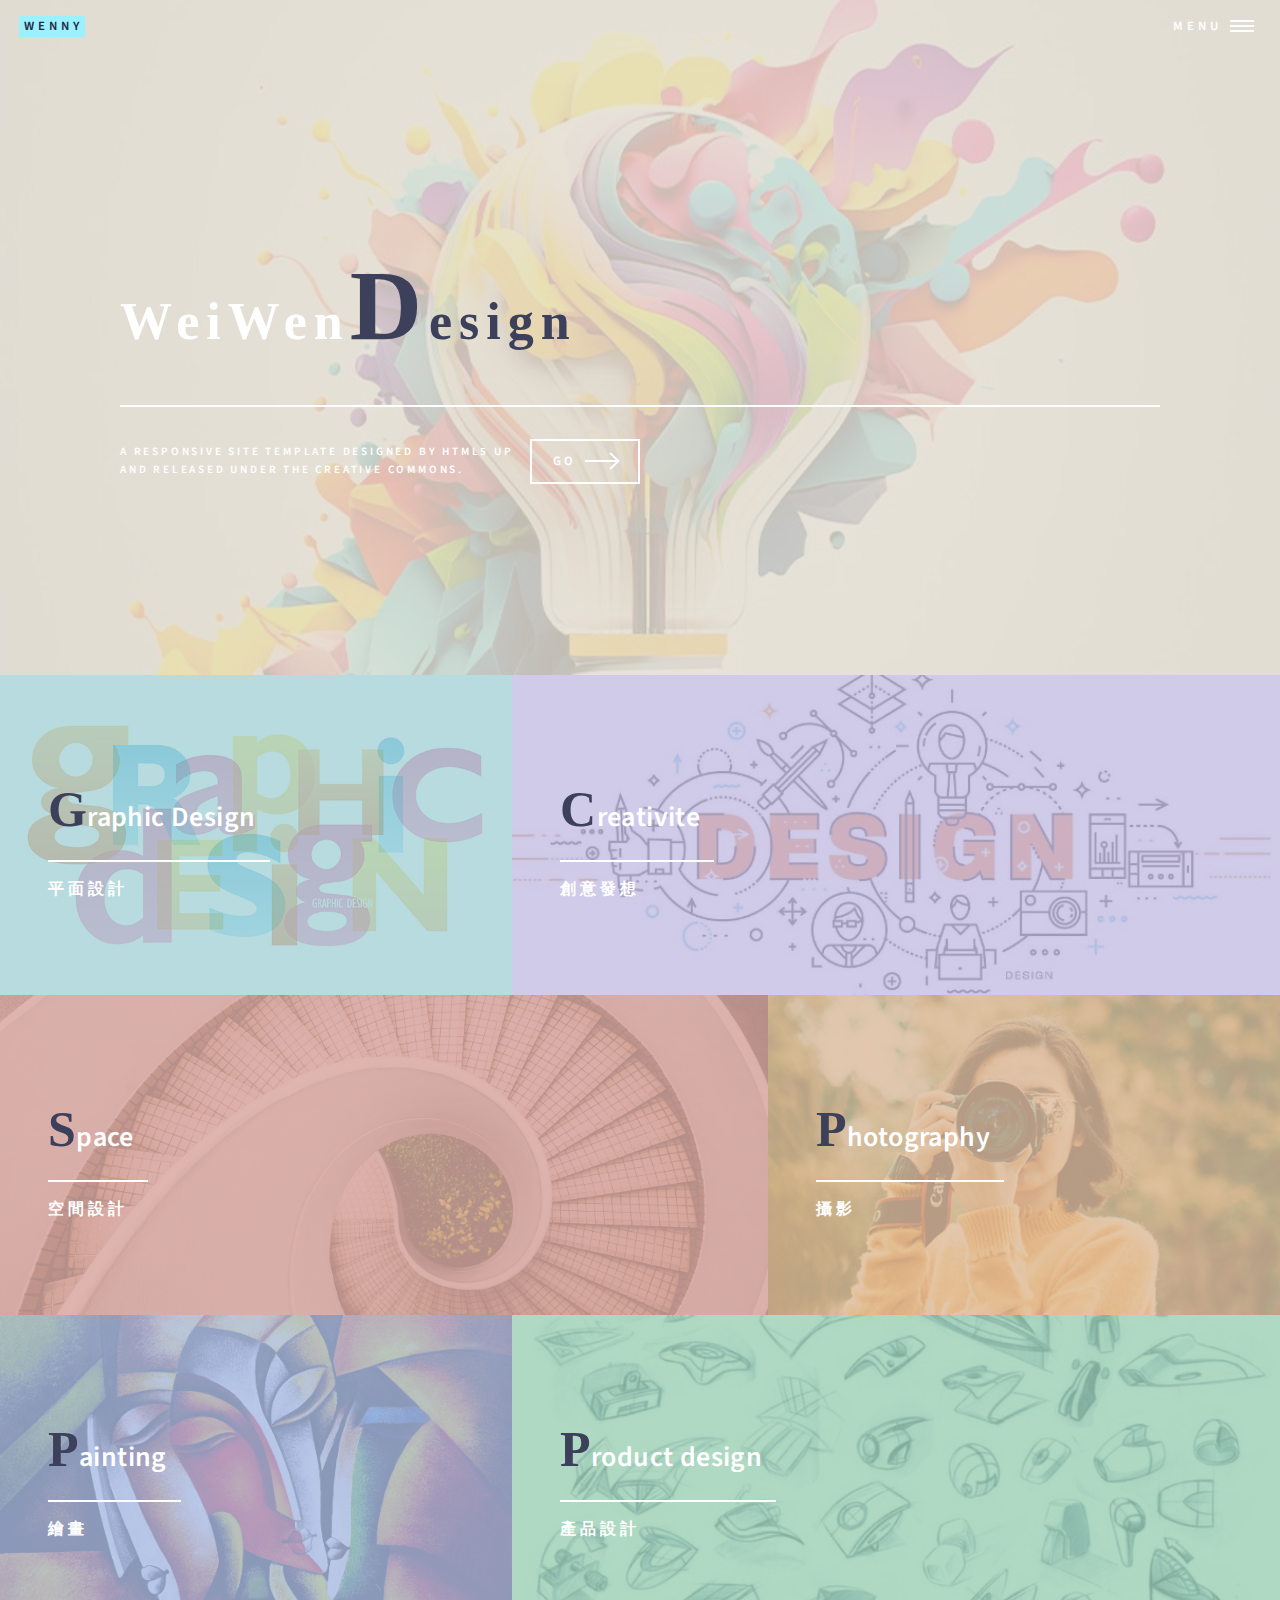
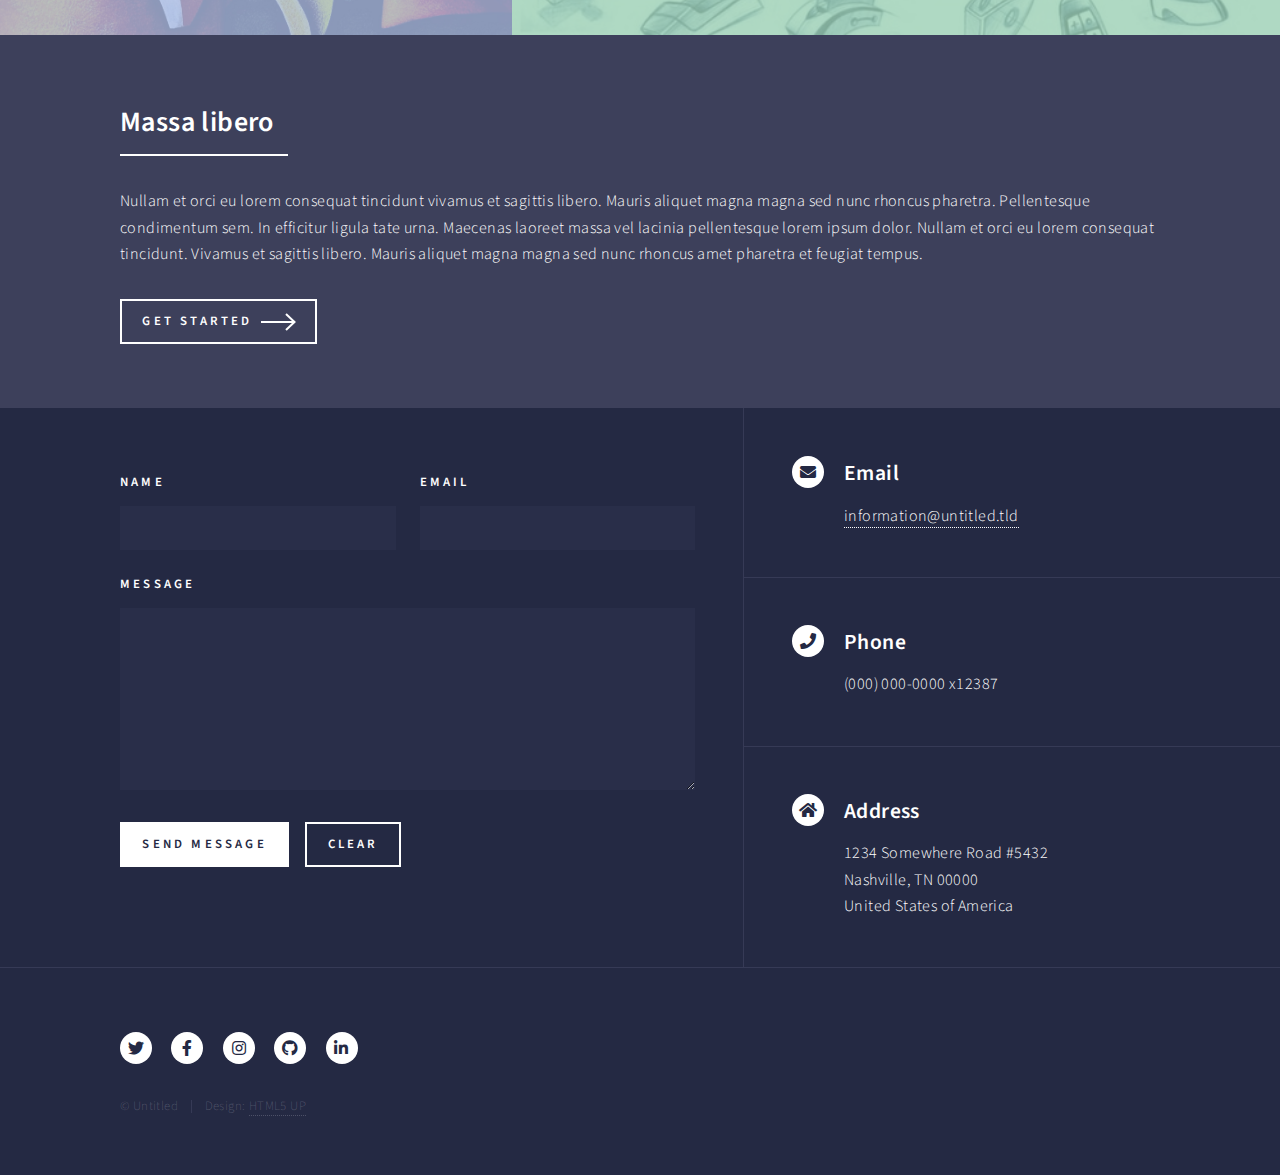
==== index.html @ c104e961 "6/18" ====
<!DOCTYPE HTML>

<html>
	<head>
		<title>Weiwen</title>
		<meta charset="utf-8" />
		<meta name="viewport" content="width=device-width, initial-scale=1, user-scalable=no" />
		<link rel="stylesheet" href="assets/css/main.css" />
		<noscript><link rel="stylesheet" href="assets/css/noscript.css" /></noscript>
	</head>
	<body class="is-preload">

		<!-- Wrapper -->
			<div id="wrapper">

				<!-- Header -->
					<header id="header" class="alt">
						<a href="index.html" class="logo"><strong>wenny</strong></a>
						<nav>
							<a href="#menu">Menu</a>
						</nav>
					</header>

				<!-- Menu -->
					<nav id="menu">
						<ul class="links">
							<li><a href="index.html">Home</a></li>
							<li><a href="landing.html">Landing</a></li>
							<li><a href="generic.html">Generic</a></li>
							<li><a href="elements.html">Elements</a></li>
						</ul>
						<ul class="actions stacked">
							<li><a href="#" class="button primary fit">Get Started</a></li>
							<li><a href="#" class="button fit">Log In</a></li>
						</ul>
					</nav>

				<!-- Banner -->
					<section id="banner" class="major">
						<div class="inner">
							<header class="major">
								<h1 style="font-family: Broadway;letter-spacing: 7px;">WeiWen<span style="font-size: 100px;color: #3D405B;">D</span><span style="color: #3D405B;">esign</span> </h1>
							</header>
							<div class="content">
								<p>A responsive site template designed by HTML5 UP<br />
								and released under the Creative Commons.</p>
								<ul class="actions">
									<li><a href="#one" class="button next scrolly">GO</a></li>
								</ul>
							</div>
						</div>
					</section>

				<!-- Main -->
					<div id="main">

						<!-- One -->
							<section id="one" class="tiles">
								<article>
									<span class="image">
										<img src="images/Graphic.jpg" alt="" />
									</span>
									<header class="major">
										<h3><a href="landing.html" class="link"><span style="font-family: Broadway;font-size: 50px;color: #3D405B;">G</span>raphic Design</a></h3>
										<p style="font-size: 16px">平面設計</p>
									</header>
								</article>
								<article>
									<span class="image">
										<img src="images/graphic-design.jpg" alt="" />
									</span>
									<header class="major">
										<h3><a href="landing.html" class="link"><span style="font-family: Broadway;font-size: 50px;color: #3D405B;">C</span>reativite</a></h3>
										<p style="font-size: 16px">創意發想</p>
									</header>
								</article>
								<article>
									<span class="image">
										<img src="images/space.jpg" alt="" />
									</span>
									<header class="major">
										<h3><a href="landing.html" class="link"><span style="font-family: Broadway;font-size: 50px;color: #3D405B;">S</span>pace</a></h3>
										<p style="font-size: 16px">空間設計</p>
									</header>
								</article>
								<article>
									<span class="image">
										<img src="images/photo.jpg" alt="" />
									</span>
									<header class="major">
										<h3><a href="landing.html" class="link"><span style="font-family: Broadway;font-size: 50px;color: #3D405B;">P</span>hotography</a></h3>
										<p style="font-size: 16px">攝影</p>
									</header>
								</article>
								<article>
									<span class="image">
										<img src="images/New.jpeg" alt="" />
									</span>
									<header class="major">
										<h3><a href="landing.html" class="link"><span style="font-family: Broadway;font-size: 50px;color: #3D405B;">P</span>ainting</a></h3>
										<p style="font-size: 16px">繪畫</p>
									</header>
								</article>
								<article>
									<span class="image">
										<img src="images/sketch.jpg" alt="" />
									</span>
									<header class="major">
										<h3><a href="landing.html" class="link"><span style="font-family: Broadway;font-size: 50px;color: #3D405B;">P</span>roduct design</a></h3>
										<p style="font-size: 16px">產品設計</p>
									</header>
								</article>
							</section>

						<!-- Two -->
							<section id="two">
								<div class="inner">
									<header class="major">
										<h2>Massa libero</h2>
									</header>
									<p>Nullam et orci eu lorem consequat tincidunt vivamus et sagittis libero. Mauris aliquet magna magna sed nunc rhoncus pharetra. Pellentesque condimentum sem. In efficitur ligula tate urna. Maecenas laoreet massa vel lacinia pellentesque lorem ipsum dolor. Nullam et orci eu lorem consequat tincidunt. Vivamus et sagittis libero. Mauris aliquet magna magna sed nunc rhoncus amet pharetra et feugiat tempus.</p>
									<ul class="actions">
										<li><a href="landing.html" class="button next">Get Started</a></li>
									</ul>
								</div>
							</section>

					</div>

				<!-- Contact -->
					<section id="contact">
						<div class="inner">
							<section>
								<form method="post" action="#">
									<div class="fields">
										<div class="field half">
											<label for="name">Name</label>
											<input type="text" name="name" id="name" />
										</div>
										<div class="field half">
											<label for="email">Email</label>
											<input type="text" name="email" id="email" />
										</div>
										<div class="field">
											<label for="message">Message</label>
											<textarea name="message" id="message" rows="6"></textarea>
										</div>
									</div>
									<ul class="actions">
										<li><input type="submit" value="Send Message" class="primary" /></li>
										<li><input type="reset" value="Clear" /></li>
									</ul>
								</form>
							</section>
							<section class="split">
								<section>
									<div class="contact-method">
										<span class="icon solid alt fa-envelope"></span>
										<h3>Email</h3>
										<a href="#">information@untitled.tld</a>
									</div>
								</section>
								<section>
									<div class="contact-method">
										<span class="icon solid alt fa-phone"></span>
										<h3>Phone</h3>
										<span>(000) 000-0000 x12387</span>
									</div>
								</section>
								<section>
									<div class="contact-method">
										<span class="icon solid alt fa-home"></span>
										<h3>Address</h3>
										<span>1234 Somewhere Road #5432<br />
										Nashville, TN 00000<br />
										United States of America</span>
									</div>
								</section>
							</section>
						</div>
					</section>

				<!-- Footer -->
					<footer id="footer">
						<div class="inner">
							<ul class="icons">
								<li><a href="#" class="icon brands alt fa-twitter"><span class="label">Twitter</span></a></li>
								<li><a href="#" class="icon brands alt fa-facebook-f"><span class="label">Facebook</span></a></li>
								<li><a href="#" class="icon brands alt fa-instagram"><span class="label">Instagram</span></a></li>
								<li><a href="#" class="icon brands alt fa-github"><span class="label">GitHub</span></a></li>
								<li><a href="#" class="icon brands alt fa-linkedin-in"><span class="label">LinkedIn</span></a></li>
							</ul>
							<ul class="copyright">
								<li>&copy; Untitled</li><li>Design: <a href="https://html5up.net">HTML5 UP</a></li>
							</ul>
						</div>
					</footer>

			</div>

		<!-- Scripts -->
			<script src="assets/js/jquery.min.js"></script>
			<script src="assets/js/jquery.scrolly.min.js"></script>
			<script src="assets/js/jquery.scrollex.min.js"></script>
			<script src="assets/js/browser.min.js"></script>
			<script src="assets/js/breakpoints.min.js"></script>
			<script src="assets/js/util.js"></script>
			<script src="assets/js/main.js"></script>

	</body>
</html>
---- assets/css/main.css ----
@import url(fontawesome-all.min.css);
@import url("https://fonts.googleapis.com/css?family=Source+Sans+Pro:300,300italic,600,600italic");

/*
	Forty by HTML5 UP
	html5up.net | @ajlkn
	Free for personal and commercial use under the CCA 3.0 license (html5up.net/license)
*/

html, body, div, span, applet, object,
iframe, h1, h2, h3, h4, h5, h6, p, blockquote,
pre, a, abbr, acronym, address, big, cite,
code, del, dfn, em, img, ins, kbd, q, s, samp,
small, strike, strong, sub, sup, tt, var, b,
u, i, center, dl, dt, dd, ol, ul, li, fieldset,
form, label, legend, table, caption, tbody,
tfoot, thead, tr, th, td, article, aside,
canvas, details, embed, figure, figcaption,
footer, header, hgroup, menu, nav, output, ruby,
section, summary, time, mark, audio, video {
	margin: 0;
	padding: 0;
	border: 0;
	font-size: 100%;
	font: inherit;
	vertical-align: baseline;}

article, aside, details, figcaption, figure,
footer, header, hgroup, menu, nav, section {
	display: block;}

body {
	line-height: 1;
}

ol, ul {
	list-style: none;
}

blockquote, q {
	quotes: none;
}

	blockquote:before, blockquote:after, q:before, q:after {
		content: '';
		content: none;
	}

table {
	border-collapse: collapse;
	border-spacing: 0;
}

body {
	-webkit-text-size-adjust: none;
}

mark {
	background-color: transparent;
	color: inherit;
}

input::-moz-focus-inner {
	border: 0;
	padding: 0;
}

input, select, textarea {
	-moz-appearance: none;
	-webkit-appearance: none;
	-ms-appearance: none;
	appearance: none;
}

/* Basic */

	@-ms-viewport {
		width: device-width;
	}

	body {
		-ms-overflow-style: scrollbar;
	}

	@media screen and (max-width: 480px) {

		html, body {
			min-width: 320px;
		}

	}

	html {
		box-sizing: border-box;
	}

	*, *:before, *:after {
		box-sizing: inherit;
	}

	body {
		background: #242943;
	}

		body.is-preload *, body.is-preload *:before, body.is-preload *:after {
			-moz-animation: none !important;
			-webkit-animation: none !important;
			-ms-animation: none !important;
			animation: none !important;
			-moz-transition: none !important;
			-webkit-transition: none !important;
			-ms-transition: none !important;
			transition: none !important;
		}

/* Type */

	body, input, select, textarea {
		color: #ffffff;
		font-family: "Source Sans Pro", Helvetica, sans-serif;
		font-size: 17pt;
		font-weight: 300;
		letter-spacing: 0.025em;
		line-height: 1.65;
	}

		@media screen and (max-width: 1680px) {

			body, input, select, textarea {
				font-size: 14pt;
			}

		}

		@media screen and (max-width: 1280px) {

			body, input, select, textarea {
				font-size: 12pt;
			}

		}

		@media screen and (max-width: 360px) {

			body, input, select, textarea {
				font-size: 11pt;
			}

		}

	a {
		-moz-transition: color 0.2s ease-in-out, border-bottom-color 0.2s ease-in-out;
		-webkit-transition: color 0.2s ease-in-out, border-bottom-color 0.2s ease-in-out;
		-ms-transition: color 0.2s ease-in-out, border-bottom-color 0.2s ease-in-out;
		transition: color 0.2s ease-in-out, border-bottom-color 0.2s ease-in-out;
		border-bottom: dotted 1px;
		color: inherit;
		text-decoration: none;
	}

		a:hover {
			border-bottom-color: transparent;
			color: #9bf1ff !important;
		}

		a:active {
			color: #53e3fb !important;
		}

	strong, b {
		color: #ffffff;
		font-weight: 600;
	}

	em, i {
		font-style: italic;
	}

	p {
		margin: 0 0 2em 0;
	}

	h1, h2, h3, h4, h5, h6 {
		color: #ffffff;
		font-weight: 600;
		line-height: 1.65;
		margin: 0 0 1em 0;
	}

		h1 a, h2 a, h3 a, h4 a, h5 a, h6 a {
			color: inherit;
			border-bottom: 0;
		}

	h1 {
		font-size: 2.5em;
	}

	h2 {
		font-size: 1.75em;
	}

	h3 {
		font-size: 1.35em;
	}

	h4 {
		font-size: 1.1em;
	}

	h5 {
		font-size: 0.9em;
	}

	h6 {
		font-size: 0.7em;
	}

	@media screen and (max-width: 736px) {

		h1 {
			font-size: 2em;
		}

		h2 {
			font-size: 1.5em;
		}

		h3 {
			font-size: 1.25em;
		}

	}

	sub {
		font-size: 0.8em;
		position: relative;
		top: 0.5em;
	}

	sup {
		font-size: 0.8em;
		position: relative;
		top: -0.5em;
	}

	blockquote {
		border-left: solid 4px rgba(212, 212, 255, 0.1);
		font-style: italic;
		margin: 0 0 2em 0;
		padding: 0.5em 0 0.5em 2em;
	}

	code {
		background: rgba(212, 212, 255, 0.035);
		font-family: "Courier New", monospace;
		font-size: 0.9em;
		margin: 0 0.25em;
		padding: 0.25em 0.65em;
	}

	pre {
		-webkit-overflow-scrolling: touch;
		font-family: "Courier New", monospace;
		font-size: 0.9em;
		margin: 0 0 2em 0;
	}

		pre code {
			display: block;
			line-height: 1.75;
			padding: 1em 1.5em;
			overflow-x: auto;
		}

	hr {
		border: 0;
		border-bottom: solid 1px rgba(212, 212, 255, 0.1);
		margin: 2em 0;
	}

		hr.major {
			margin: 3em 0;
		}

	.align-left {
		text-align: left;
	}

	.align-center {
		text-align: center;
	}

	.align-right {
		text-align: right;
	}

/* Row */

	.row {
		display: flex;
		flex-wrap: wrap;
		box-sizing: border-box;
		align-items: stretch;
	}

		.row > * {
			box-sizing: border-box;
		}

		.row.gtr-uniform > * > :last-child {
			margin-bottom: 0;
		}

		.row.aln-left {
			justify-content: flex-start;
		}

		.row.aln-center {
			justify-content: center;
		}

		.row.aln-right {
			justify-content: flex-end;
		}

		.row.aln-top {
			align-items: flex-start;
		}

		.row.aln-middle {
			align-items: center;
		}

		.row.aln-bottom {
			align-items: flex-end;
		}

		.row > .imp {
			order: -1;
		}

		.row > .col-1 {
			width: 8.33333%;
		}

		.row > .off-1 {
			margin-left: 8.33333%;
		}

		.row > .col-2 {
			width: 16.66667%;
		}

		.row > .off-2 {
			margin-left: 16.66667%;
		}

		.row > .col-3 {
			width: 25%;
		}

		.row > .off-3 {
			margin-left: 25%;
		}

		.row > .col-4 {
			width: 33.33333%;
		}

		.row > .off-4 {
			margin-left: 33.33333%;
		}

		.row > .col-5 {
			width: 41.66667%;
		}

		.row > .off-5 {
			margin-left: 41.66667%;
		}

		.row > .col-6 {
			width: 50%;
		}

		.row > .off-6 {
			margin-left: 50%;
		}

		.row > .col-7 {
			width: 58.33333%;
		}

		.row > .off-7 {
			margin-left: 58.33333%;
		}

		.row > .col-8 {
			width: 66.66667%;
		}

		.row > .off-8 {
			margin-left: 66.66667%;
		}

		.row > .col-9 {
			width: 75%;
		}

		.row > .off-9 {
			margin-left: 75%;
		}

		.row > .col-10 {
			width: 83.33333%;
		}

		.row > .off-10 {
			margin-left: 83.33333%;
		}

		.row > .col-11 {
			width: 91.66667%;
		}

		.row > .off-11 {
			margin-left: 91.66667%;
		}

		.row > .col-12 {
			width: 100%;
		}

		.row > .off-12 {
			margin-left: 100%;
		}

		.row.gtr-0 {
			margin-top: 0;
			margin-left: 0em;
		}

			.row.gtr-0 > * {
				padding: 0 0 0 0em;
			}

			.row.gtr-0.gtr-uniform {
				margin-top: 0em;
			}

				.row.gtr-0.gtr-uniform > * {
					padding-top: 0em;
				}

		.row.gtr-25 {
			margin-top: 0;
			margin-left: -0.5em;
		}

			.row.gtr-25 > * {
				padding: 0 0 0 0.5em;
			}

			.row.gtr-25.gtr-uniform {
				margin-top: -0.5em;
			}

				.row.gtr-25.gtr-uniform > * {
					padding-top: 0.5em;
				}

		.row.gtr-50 {
			margin-top: 0;
			margin-left: -1em;
		}

			.row.gtr-50 > * {
				padding: 0 0 0 1em;
			}

			.row.gtr-50.gtr-uniform {
				margin-top: -1em;
			}

				.row.gtr-50.gtr-uniform > * {
					padding-top: 1em;
				}

		.row {
			margin-top: 0;
			margin-left: -2em;
		}

			.row > * {
				padding: 0 0 0 2em;
			}

			.row.gtr-uniform {
				margin-top: -2em;
			}

				.row.gtr-uniform > * {
					padding-top: 2em;
				}

		.row.gtr-150 {
			margin-top: 0;
			margin-left: -3em;
		}

			.row.gtr-150 > * {
				padding: 0 0 0 3em;
			}

			.row.gtr-150.gtr-uniform {
				margin-top: -3em;
			}

				.row.gtr-150.gtr-uniform > * {
					padding-top: 3em;
				}

		.row.gtr-200 {
			margin-top: 0;
			margin-left: -4em;
		}

			.row.gtr-200 > * {
				padding: 0 0 0 4em;
			}

			.row.gtr-200.gtr-uniform {
				margin-top: -4em;
			}

				.row.gtr-200.gtr-uniform > * {
					padding-top: 4em;
				}

		@media screen and (max-width: 1680px) {

			.row {
				display: flex;
				flex-wrap: wrap;
				box-sizing: border-box;
				align-items: stretch;
			}

				.row > * {
					box-sizing: border-box;
				}

				.row.gtr-uniform > * > :last-child {
					margin-bottom: 0;
				}

				.row.aln-left {
					justify-content: flex-start;
				}

				.row.aln-center {
					justify-content: center;
				}

				.row.aln-right {
					justify-content: flex-end;
				}

				.row.aln-top {
					align-items: flex-start;
				}

				.row.aln-middle {
					align-items: center;
				}

				.row.aln-bottom {
					align-items: flex-end;
				}

				.row > .imp-xlarge {
					order: -1;
				}

				.row > .col-1-xlarge {
					width: 8.33333%;
				}

				.row > .off-1-xlarge {
					margin-left: 8.33333%;
				}

				.row > .col-2-xlarge {
					width: 16.66667%;
				}

				.row > .off-2-xlarge {
					margin-left: 16.66667%;
				}

				.row > .col-3-xlarge {
					width: 25%;
				}

				.row > .off-3-xlarge {
					margin-left: 25%;
				}

				.row > .col-4-xlarge {
					width: 33.33333%;
				}

				.row > .off-4-xlarge {
					margin-left: 33.33333%;
				}

				.row > .col-5-xlarge {
					width: 41.66667%;
				}

				.row > .off-5-xlarge {
					margin-left: 41.66667%;
				}

				.row > .col-6-xlarge {
					width: 50%;
				}

				.row > .off-6-xlarge {
					margin-left: 50%;
				}

				.row > .col-7-xlarge {
					width: 58.33333%;
				}

				.row > .off-7-xlarge {
					margin-left: 58.33333%;
				}

				.row > .col-8-xlarge {
					width: 66.66667%;
				}

				.row > .off-8-xlarge {
					margin-left: 66.66667%;
				}

				.row > .col-9-xlarge {
					width: 75%;
				}

				.row > .off-9-xlarge {
					margin-left: 75%;
				}

				.row > .col-10-xlarge {
					width: 83.33333%;
				}

				.row > .off-10-xlarge {
					margin-left: 83.33333%;
				}

				.row > .col-11-xlarge {
					width: 91.66667%;
				}

				.row > .off-11-xlarge {
					margin-left: 91.66667%;
				}

				.row > .col-12-xlarge {
					width: 100%;
				}

				.row > .off-12-xlarge {
					margin-left: 100%;
				}

				.row.gtr-0 {
					margin-top: 0;
					margin-left: 0em;
				}

					.row.gtr-0 > * {
						padding: 0 0 0 0em;
					}

					.row.gtr-0.gtr-uniform {
						margin-top: 0em;
					}

						.row.gtr-0.gtr-uniform > * {
							padding-top: 0em;
						}

				.row.gtr-25 {
					margin-top: 0;
					margin-left: -0.5em;
				}

					.row.gtr-25 > * {
						padding: 0 0 0 0.5em;
					}

					.row.gtr-25.gtr-uniform {
						margin-top: -0.5em;
					}

						.row.gtr-25.gtr-uniform > * {
							padding-top: 0.5em;
						}

				.row.gtr-50 {
					margin-top: 0;
					margin-left: -1em;
				}

					.row.gtr-50 > * {
						padding: 0 0 0 1em;
					}

					.row.gtr-50.gtr-uniform {
						margin-top: -1em;
					}

						.row.gtr-50.gtr-uniform > * {
							padding-top: 1em;
						}

				.row {
					margin-top: 0;
					margin-left: -2em;
				}

					.row > * {
						padding: 0 0 0 2em;
					}

					.row.gtr-uniform {
						margin-top: -2em;
					}

						.row.gtr-uniform > * {
							padding-top: 2em;
						}

				.row.gtr-150 {
					margin-top: 0;
					margin-left: -3em;
				}

					.row.gtr-150 > * {
						padding: 0 0 0 3em;
					}

					.row.gtr-150.gtr-uniform {
						margin-top: -3em;
					}

						.row.gtr-150.gtr-uniform > * {
							padding-top: 3em;
						}

				.row.gtr-200 {
					margin-top: 0;
					margin-left: -4em;
				}

					.row.gtr-200 > * {
						padding: 0 0 0 4em;
					}

					.row.gtr-200.gtr-uniform {
						margin-top: -4em;
					}

						.row.gtr-200.gtr-uniform > * {
							padding-top: 4em;
						}

		}

		@media screen and (max-width: 1280px) {

			.row {
				display: flex;
				flex-wrap: wrap;
				box-sizing: border-box;
				align-items: stretch;
			}

				.row > * {
					box-sizing: border-box;
				}

				.row.gtr-uniform > * > :last-child {
					margin-bottom: 0;
				}

				.row.aln-left {
					justify-content: flex-start;
				}

				.row.aln-center {
					justify-content: center;
				}

				.row.aln-right {
					justify-content: flex-end;
				}

				.row.aln-top {
					align-items: flex-start;
				}

				.row.aln-middle {
					align-items: center;
				}

				.row.aln-bottom {
					align-items: flex-end;
				}

				.row > .imp-large {
					order: -1;
				}

				.row > .col-1-large {
					width: 8.33333%;
				}

				.row > .off-1-large {
					margin-left: 8.33333%;
				}

				.row > .col-2-large {
					width: 16.66667%;
				}

				.row > .off-2-large {
					margin-left: 16.66667%;
				}

				.row > .col-3-large {
					width: 25%;
				}

				.row > .off-3-large {
					margin-left: 25%;
				}

				.row > .col-4-large {
					width: 33.33333%;
				}

				.row > .off-4-large {
					margin-left: 33.33333%;
				}

				.row > .col-5-large {
					width: 41.66667%;
				}

				.row > .off-5-large {
					margin-left: 41.66667%;
				}

				.row > .col-6-large {
					width: 50%;
				}

				.row > .off-6-large {
					margin-left: 50%;
				}

				.row > .col-7-large {
					width: 58.33333%;
				}

				.row > .off-7-large {
					margin-left: 58.33333%;
				}

				.row > .col-8-large {
					width: 66.66667%;
				}

				.row > .off-8-large {
					margin-left: 66.66667%;
				}

				.row > .col-9-large {
					width: 75%;
				}

				.row > .off-9-large {
					margin-left: 75%;
				}

				.row > .col-10-large {
					width: 83.33333%;
				}

				.row > .off-10-large {
					margin-left: 83.33333%;
				}

				.row > .col-11-large {
					width: 91.66667%;
				}

				.row > .off-11-large {
					margin-left: 91.66667%;
				}

				.row > .col-12-large {
					width: 100%;
				}

				.row > .off-12-large {
					margin-left: 100%;
				}

				.row.gtr-0 {
					margin-top: 0;
					margin-left: 0em;
				}

					.row.gtr-0 > * {
						padding: 0 0 0 0em;
					}

					.row.gtr-0.gtr-uniform {
						margin-top: 0em;
					}

						.row.gtr-0.gtr-uniform > * {
							padding-top: 0em;
						}

				.row.gtr-25 {
					margin-top: 0;
					margin-left: -0.375em;
				}

					.row.gtr-25 > * {
						padding: 0 0 0 0.375em;
					}

					.row.gtr-25.gtr-uniform {
						margin-top: -0.375em;
					}

						.row.gtr-25.gtr-uniform > * {
							padding-top: 0.375em;
						}

				.row.gtr-50 {
					margin-top: 0;
					margin-left: -0.75em;
				}

					.row.gtr-50 > * {
						padding: 0 0 0 0.75em;
					}

					.row.gtr-50.gtr-uniform {
						margin-top: -0.75em;
					}

						.row.gtr-50.gtr-uniform > * {
							padding-top: 0.75em;
						}

				.row {
					margin-top: 0;
					margin-left: -1.5em;
				}

					.row > * {
						padding: 0 0 0 1.5em;
					}

					.row.gtr-uniform {
						margin-top: -1.5em;
					}

						.row.gtr-uniform > * {
							padding-top: 1.5em;
						}

				.row.gtr-150 {
					margin-top: 0;
					margin-left: -2.25em;
				}

					.row.gtr-150 > * {
						padding: 0 0 0 2.25em;
					}

					.row.gtr-150.gtr-uniform {
						margin-top: -2.25em;
					}

						.row.gtr-150.gtr-uniform > * {
							padding-top: 2.25em;
						}

				.row.gtr-200 {
					margin-top: 0;
					margin-left: -3em;
				}

					.row.gtr-200 > * {
						padding: 0 0 0 3em;
					}

					.row.gtr-200.gtr-uniform {
						margin-top: -3em;
					}

						.row.gtr-200.gtr-uniform > * {
							padding-top: 3em;
						}

		}

		@media screen and (max-width: 980px) {

			.row {
				display: flex;
				flex-wrap: wrap;
				box-sizing: border-box;
				align-items: stretch;
			}

				.row > * {
					box-sizing: border-box;
				}

				.row.gtr-uniform > * > :last-child {
					margin-bottom: 0;
				}

				.row.aln-left {
					justify-content: flex-start;
				}

				.row.aln-center {
					justify-content: center;
				}

				.row.aln-right {
					justify-content: flex-end;
				}

				.row.aln-top {
					align-items: flex-start;
				}

				.row.aln-middle {
					align-items: center;
				}

				.row.aln-bottom {
					align-items: flex-end;
				}

				.row > .imp-medium {
					order: -1;
				}

				.row > .col-1-medium {
					width: 8.33333%;
				}

				.row > .off-1-medium {
					margin-left: 8.33333%;
				}

				.row > .col-2-medium {
					width: 16.66667%;
				}

				.row > .off-2-medium {
					margin-left: 16.66667%;
				}

				.row > .col-3-medium {
					width: 25%;
				}

				.row > .off-3-medium {
					margin-left: 25%;
				}

				.row > .col-4-medium {
					width: 33.33333%;
				}

				.row > .off-4-medium {
					margin-left: 33.33333%;
				}

				.row > .col-5-medium {
					width: 41.66667%;
				}

				.row > .off-5-medium {
					margin-left: 41.66667%;
				}

				.row > .col-6-medium {
					width: 50%;
				}

				.row > .off-6-medium {
					margin-left: 50%;
				}

				.row > .col-7-medium {
					width: 58.33333%;
				}

				.row > .off-7-medium {
					margin-left: 58.33333%;
				}

				.row > .col-8-medium {
					width: 66.66667%;
				}

				.row > .off-8-medium {
					margin-left: 66.66667%;
				}

				.row > .col-9-medium {
					width: 75%;
				}

				.row > .off-9-medium {
					margin-left: 75%;
				}

				.row > .col-10-medium {
					width: 83.33333%;
				}

				.row > .off-10-medium {
					margin-left: 83.33333%;
				}

				.row > .col-11-medium {
					width: 91.66667%;
				}

				.row > .off-11-medium {
					margin-left: 91.66667%;
				}

				.row > .col-12-medium {
					width: 100%;
				}

				.row > .off-12-medium {
					margin-left: 100%;
				}

				.row.gtr-0 {
					margin-top: 0;
					margin-left: 0em;
				}

					.row.gtr-0 > * {
						padding: 0 0 0 0em;
					}

					.row.gtr-0.gtr-uniform {
						margin-top: 0em;
					}

						.row.gtr-0.gtr-uniform > * {
							padding-top: 0em;
						}

				.row.gtr-25 {
					margin-top: 0;
					margin-left: -0.375em;
				}

					.row.gtr-25 > * {
						padding: 0 0 0 0.375em;
					}

					.row.gtr-25.gtr-uniform {
						margin-top: -0.375em;
					}

						.row.gtr-25.gtr-uniform > * {
							padding-top: 0.375em;
						}

				.row.gtr-50 {
					margin-top: 0;
					margin-left: -0.75em;
				}

					.row.gtr-50 > * {
						padding: 0 0 0 0.75em;
					}

					.row.gtr-50.gtr-uniform {
						margin-top: -0.75em;
					}

						.row.gtr-50.gtr-uniform > * {
							padding-top: 0.75em;
						}

				.row {
					margin-top: 0;
					margin-left: -1.5em;
				}

					.row > * {
						padding: 0 0 0 1.5em;
					}

					.row.gtr-uniform {
						margin-top: -1.5em;
					}

						.row.gtr-uniform > * {
							padding-top: 1.5em;
						}

				.row.gtr-150 {
					margin-top: 0;
					margin-left: -2.25em;
				}

					.row.gtr-150 > * {
						padding: 0 0 0 2.25em;
					}

					.row.gtr-150.gtr-uniform {
						margin-top: -2.25em;
					}

						.row.gtr-150.gtr-uniform > * {
							padding-top: 2.25em;
						}

				.row.gtr-200 {
					margin-top: 0;
					margin-left: -3em;
				}

					.row.gtr-200 > * {
						padding: 0 0 0 3em;
					}

					.row.gtr-200.gtr-uniform {
						margin-top: -3em;
					}

						.row.gtr-200.gtr-uniform > * {
							padding-top: 3em;
						}

		}

		@media screen and (max-width: 736px) {

			.row {
				display: flex;
				flex-wrap: wrap;
				box-sizing: border-box;
				align-items: stretch;
			}

				.row > * {
					box-sizing: border-box;
				}

				.row.gtr-uniform > * > :last-child {
					margin-bottom: 0;
				}

				.row.aln-left {
					justify-content: flex-start;
				}

				.row.aln-center {
					justify-content: center;
				}

				.row.aln-right {
					justify-content: flex-end;
				}

				.row.aln-top {
					align-items: flex-start;
				}

				.row.aln-middle {
					align-items: center;
				}

				.row.aln-bottom {
					align-items: flex-end;
				}

				.row > .imp-small {
					order: -1;
				}

				.row > .col-1-small {
					width: 8.33333%;
				}

				.row > .off-1-small {
					margin-left: 8.33333%;
				}

				.row > .col-2-small {
					width: 16.66667%;
				}

				.row > .off-2-small {
					margin-left: 16.66667%;
				}

				.row > .col-3-small {
					width: 25%;
				}

				.row > .off-3-small {
					margin-left: 25%;
				}

				.row > .col-4-small {
					width: 33.33333%;
				}

				.row > .off-4-small {
					margin-left: 33.33333%;
				}

				.row > .col-5-small {
					width: 41.66667%;
				}

				.row > .off-5-small {
					margin-left: 41.66667%;
				}

				.row > .col-6-small {
					width: 50%;
				}

				.row > .off-6-small {
					margin-left: 50%;
				}

				.row > .col-7-small {
					width: 58.33333%;
				}

				.row > .off-7-small {
					margin-left: 58.33333%;
				}

				.row > .col-8-small {
					width: 66.66667%;
				}

				.row > .off-8-small {
					margin-left: 66.66667%;
				}

				.row > .col-9-small {
					width: 75%;
				}

				.row > .off-9-small {
					margin-left: 75%;
				}

				.row > .col-10-small {
					width: 83.33333%;
				}

				.row > .off-10-small {
					margin-left: 83.33333%;
				}

				.row > .col-11-small {
					width: 91.66667%;
				}

				.row > .off-11-small {
					margin-left: 91.66667%;
				}

				.row > .col-12-small {
					width: 100%;
				}

				.row > .off-12-small {
					margin-left: 100%;
				}

				.row.gtr-0 {
					margin-top: 0;
					margin-left: 0em;
				}

					.row.gtr-0 > * {
						padding: 0 0 0 0em;
					}

					.row.gtr-0.gtr-uniform {
						margin-top: 0em;
					}

						.row.gtr-0.gtr-uniform > * {
							padding-top: 0em;
						}

				.row.gtr-25 {
					margin-top: 0;
					margin-left: -0.3125em;
				}

					.row.gtr-25 > * {
						padding: 0 0 0 0.3125em;
					}

					.row.gtr-25.gtr-uniform {
						margin-top: -0.3125em;
					}

						.row.gtr-25.gtr-uniform > * {
							padding-top: 0.3125em;
						}

				.row.gtr-50 {
					margin-top: 0;
					margin-left: -0.625em;
				}

					.row.gtr-50 > * {
						padding: 0 0 0 0.625em;
					}

					.row.gtr-50.gtr-uniform {
						margin-top: -0.625em;
					}

						.row.gtr-50.gtr-uniform > * {
							padding-top: 0.625em;
						}

				.row {
					margin-top: 0;
					margin-left: -1.25em;
				}

					.row > * {
						padding: 0 0 0 1.25em;
					}

					.row.gtr-uniform {
						margin-top: -1.25em;
					}

						.row.gtr-uniform > * {
							padding-top: 1.25em;
						}

				.row.gtr-150 {
					margin-top: 0;
					margin-left: -1.875em;
				}

					.row.gtr-150 > * {
						padding: 0 0 0 1.875em;
					}

					.row.gtr-150.gtr-uniform {
						margin-top: -1.875em;
					}

						.row.gtr-150.gtr-uniform > * {
							padding-top: 1.875em;
						}

				.row.gtr-200 {
					margin-top: 0;
					margin-left: -2.5em;
				}

					.row.gtr-200 > * {
						padding: 0 0 0 2.5em;
					}

					.row.gtr-200.gtr-uniform {
						margin-top: -2.5em;
					}

						.row.gtr-200.gtr-uniform > * {
							padding-top: 2.5em;
						}

		}

		@media screen and (max-width: 480px) {

			.row {
				display: flex;
				flex-wrap: wrap;
				box-sizing: border-box;
				align-items: stretch;
			}

				.row > * {
					box-sizing: border-box;
				}

				.row.gtr-uniform > * > :last-child {
					margin-bottom: 0;
				}

				.row.aln-left {
					justify-content: flex-start;
				}

				.row.aln-center {
					justify-content: center;
				}

				.row.aln-right {
					justify-content: flex-end;
				}

				.row.aln-top {
					align-items: flex-start;
				}

				.row.aln-middle {
					align-items: center;
				}

				.row.aln-bottom {
					align-items: flex-end;
				}

				.row > .imp-xsmall {
					order: -1;
				}

				.row > .col-1-xsmall {
					width: 8.33333%;
				}

				.row > .off-1-xsmall {
					margin-left: 8.33333%;
				}

				.row > .col-2-xsmall {
					width: 16.66667%;
				}

				.row > .off-2-xsmall {
					margin-left: 16.66667%;
				}

				.row > .col-3-xsmall {
					width: 25%;
				}

				.row > .off-3-xsmall {
					margin-left: 25%;
				}

				.row > .col-4-xsmall {
					width: 33.33333%;
				}

				.row > .off-4-xsmall {
					margin-left: 33.33333%;
				}

				.row > .col-5-xsmall {
					width: 41.66667%;
				}

				.row > .off-5-xsmall {
					margin-left: 41.66667%;
				}

				.row > .col-6-xsmall {
					width: 50%;
				}

				.row > .off-6-xsmall {
					margin-left: 50%;
				}

				.row > .col-7-xsmall {
					width: 58.33333%;
				}

				.row > .off-7-xsmall {
					margin-left: 58.33333%;
				}

				.row > .col-8-xsmall {
					width: 66.66667%;
				}

				.row > .off-8-xsmall {
					margin-left: 66.66667%;
				}

				.row > .col-9-xsmall {
					width: 75%;
				}

				.row > .off-9-xsmall {
					margin-left: 75%;
				}

				.row > .col-10-xsmall {
					width: 83.33333%;
				}

				.row > .off-10-xsmall {
					margin-left: 83.33333%;
				}

				.row > .col-11-xsmall {
					width: 91.66667%;
				}

				.row > .off-11-xsmall {
					margin-left: 91.66667%;
				}

				.row > .col-12-xsmall {
					width: 100%;
				}

				.row > .off-12-xsmall {
					margin-left: 100%;
				}

				.row.gtr-0 {
					margin-top: 0;
					margin-left: 0em;
				}

					.row.gtr-0 > * {
						padding: 0 0 0 0em;
					}

					.row.gtr-0.gtr-uniform {
						margin-top: 0em;
					}

						.row.gtr-0.gtr-uniform > * {
							padding-top: 0em;
						}

				.row.gtr-25 {
					margin-top: 0;
					margin-left: -0.3125em;
				}

					.row.gtr-25 > * {
						padding: 0 0 0 0.3125em;
					}

					.row.gtr-25.gtr-uniform {
						margin-top: -0.3125em;
					}

						.row.gtr-25.gtr-uniform > * {
							padding-top: 0.3125em;
						}

				.row.gtr-50 {
					margin-top: 0;
					margin-left: -0.625em;
				}

					.row.gtr-50 > * {
						padding: 0 0 0 0.625em;
					}

					.row.gtr-50.gtr-uniform {
						margin-top: -0.625em;
					}

						.row.gtr-50.gtr-uniform > * {
							padding-top: 0.625em;
						}

				.row {
					margin-top: 0;
					margin-left: -1.25em;
				}

					.row > * {
						padding: 0 0 0 1.25em;
					}

					.row.gtr-uniform {
						margin-top: -1.25em;
					}

						.row.gtr-uniform > * {
							padding-top: 1.25em;
						}

				.row.gtr-150 {
					margin-top: 0;
					margin-left: -1.875em;
				}

					.row.gtr-150 > * {
						padding: 0 0 0 1.875em;
					}

					.row.gtr-150.gtr-uniform {
						margin-top: -1.875em;
					}

						.row.gtr-150.gtr-uniform > * {
							padding-top: 1.875em;
						}

				.row.gtr-200 {
					margin-top: 0;
					margin-left: -2.5em;
				}

					.row.gtr-200 > * {
						padding: 0 0 0 2.5em;
					}

					.row.gtr-200.gtr-uniform {
						margin-top: -2.5em;
					}

						.row.gtr-200.gtr-uniform > * {
							padding-top: 2.5em;
						}

		}

/* Section/Article */

	section.special, article.special {
		text-align: center;
	}

	header.major {
		width: -moz-max-content;
		width: -webkit-max-content;
		width: -ms-max-content;
		width: max-content;
		margin-bottom: 2em;
	}

		header.major > :first-child {
			margin-bottom: 0;
			width: calc(100% + 0.5em);
		}

			header.major > :first-child:after {
				content: '';
				background-color: #ffffff;
				display: block;
				height: 2px;
				margin: 0.325em 0 0.5em 0;
				width: 100%;
			}

		header.major > p {
			font-size: 0.7em;
			font-weight: 600;
			letter-spacing: 0.25em;
			margin-bottom: 0;
			text-transform: uppercase;
		}

		body.is-ie header.major > :first-child:after {
			max-width: 9em;
		}

		body.is-ie header.major > h1:after {
			max-width: 100% !important;
		}

	@media screen and (max-width: 736px) {

		header.major > p br {
			display: none;
		}

	}

/* Form */

	form {
		margin: 0 0 2em 0;
	}

		form > :last-child {
			margin-bottom: 0;
		}

		form > .fields {
			display: -moz-flex;
			display: -webkit-flex;
			display: -ms-flex;
			display: flex;
			-moz-flex-wrap: wrap;
			-webkit-flex-wrap: wrap;
			-ms-flex-wrap: wrap;
			flex-wrap: wrap;
			width: calc(100% + 3em);
			margin: -1.5em 0 2em -1.5em;
		}

			form > .fields > .field {
				-moz-flex-grow: 0;
				-webkit-flex-grow: 0;
				-ms-flex-grow: 0;
				flex-grow: 0;
				-moz-flex-shrink: 0;
				-webkit-flex-shrink: 0;
				-ms-flex-shrink: 0;
				flex-shrink: 0;
				padding: 1.5em 0 0 1.5em;
				width: calc(100% - 1.5em);
			}

				form > .fields > .field.half {
					width: calc(50% - 0.75em);
				}

				form > .fields > .field.third {
					width: calc(100%/3 - 0.5em);
				}

				form > .fields > .field.quarter {
					width: calc(25% - 0.375em);
				}

		@media screen and (max-width: 480px) {

			form > .fields {
				width: calc(100% + 3em);
				margin: -1.5em 0 2em -1.5em;
			}

				form > .fields > .field {
					padding: 1.5em 0 0 1.5em;
					width: calc(100% - 1.5em);
				}

					form > .fields > .field.half {
						width: calc(100% - 1.5em);
					}

					form > .fields > .field.third {
						width: calc(100% - 1.5em);
					}

					form > .fields > .field.quarter {
						width: calc(100% - 1.5em);
					}

		}

	label {
		color: #ffffff;
		display: block;
		font-size: 0.8em;
		font-weight: 600;
		letter-spacing: 0.25em;
		margin: 0 0 1em 0;
		text-transform: uppercase;
	}

	input[type="text"],
	input[type="password"],
	input[type="email"],
	input[type="tel"],
	input[type="search"],
	input[type="url"],
	select,
	textarea {
		-moz-appearance: none;
		-webkit-appearance: none;
		-ms-appearance: none;
		appearance: none;
		background: rgba(212, 212, 255, 0.035);
		border: none;
		border-radius: 0;
		color: inherit;
		display: block;
		outline: 0;
		padding: 0 1em;
		text-decoration: none;
		width: 100%;
	}

		input[type="text"]:invalid,
		input[type="password"]:invalid,
		input[type="email"]:invalid,
		input[type="tel"]:invalid,
		input[type="search"]:invalid,
		input[type="url"]:invalid,
		select:invalid,
		textarea:invalid {
			box-shadow: none;
		}

		input[type="text"]:focus,
		input[type="password"]:focus,
		input[type="email"]:focus,
		input[type="tel"]:focus,
		input[type="search"]:focus,
		input[type="url"]:focus,
		select:focus,
		textarea:focus {
			border-color: #9bf1ff;
			box-shadow: 0 0 0 2px #9bf1ff;
		}

	select {
		background-image: url("data:image/svg+xml;charset=utf8,%3Csvg xmlns='http://www.w3.org/2000/svg' width='40' height='40' preserveAspectRatio='none' viewBox='0 0 40 40'%3E%3Cpath d='M9.4,12.3l10.4,10.4l10.4-10.4c0.2-0.2,0.5-0.4,0.9-0.4c0.3,0,0.6,0.1,0.9,0.4l3.3,3.3c0.2,0.2,0.4,0.5,0.4,0.9 c0,0.4-0.1,0.6-0.4,0.9L20.7,31.9c-0.2,0.2-0.5,0.4-0.9,0.4c-0.3,0-0.6-0.1-0.9-0.4L4.3,17.3c-0.2-0.2-0.4-0.5-0.4-0.9 c0-0.4,0.1-0.6,0.4-0.9l3.3-3.3c0.2-0.2,0.5-0.4,0.9-0.4S9.1,12.1,9.4,12.3z' fill='rgba(212, 212, 255, 0.1)' /%3E%3C/svg%3E");
		background-size: 1.25rem;
		background-repeat: no-repeat;
		background-position: calc(100% - 1rem) center;
		height: 2.75em;
		padding-right: 2.75em;
		text-overflow: ellipsis;
	}

		select option {
			color: #ffffff;
			background: #242943;
		}

		select:focus::-ms-value {
			background-color: transparent;
		}

		select::-ms-expand {
			display: none;
		}

	input[type="text"],
	input[type="password"],
	input[type="email"],
	input[type="tel"],
	input[type="search"],
	input[type="url"],
	select {
		height: 2.75em;
	}

	textarea {
		padding: 0.75em 1em;
	}

	input[type="checkbox"],
	input[type="radio"] {
		-moz-appearance: none;
		-webkit-appearance: none;
		-ms-appearance: none;
		appearance: none;
		display: block;
		float: left;
		margin-right: -2em;
		opacity: 0;
		width: 1em;
		z-index: -1;
	}

		input[type="checkbox"] + label,
		input[type="radio"] + label {
			text-decoration: none;
			color: #ffffff;
			cursor: pointer;
			display: inline-block;
			font-weight: 300;
			padding-left: 2.65em;
			padding-right: 0.75em;
			position: relative;
		}

			input[type="checkbox"] + label:before,
			input[type="radio"] + label:before {
				-moz-osx-font-smoothing: grayscale;
				-webkit-font-smoothing: antialiased;
				display: inline-block;
				font-style: normal;
				font-variant: normal;
				text-rendering: auto;
				line-height: 1;
				text-transform: none !important;
				font-family: 'Font Awesome 5 Free';
				font-weight: 900;
			}

			input[type="checkbox"] + label:before,
			input[type="radio"] + label:before {
				background: rgba(212, 212, 255, 0.035);
				content: '';
				display: inline-block;
				font-size: 0.8em;
				height: 2.0625em;
				left: 0;
				letter-spacing: 0;
				line-height: 2.0625em;
				position: absolute;
				text-align: center;
				top: 0;
				width: 2.0625em;
			}

		input[type="checkbox"]:checked + label:before,
		input[type="radio"]:checked + label:before {
			background: #ffffff;
			border-color: #9bf1ff;
			content: '\f00c';
			color: #242943;
		}

		input[type="checkbox"]:focus + label:before,
		input[type="radio"]:focus + label:before {
			box-shadow: 0 0 0 2px #9bf1ff;
		}

	input[type="radio"] + label:before {
		border-radius: 100%;
	}

	::-webkit-input-placeholder {
		color: rgba(244, 244, 255, 0.2) !important;
		opacity: 1.0;
	}

	:-moz-placeholder {
		color: rgba(244, 244, 255, 0.2) !important;
		opacity: 1.0;
	}

	::-moz-placeholder {
		color: rgba(244, 244, 255, 0.2) !important;
		opacity: 1.0;
	}

	:-ms-input-placeholder {
		color: rgba(244, 244, 255, 0.2) !important;
		opacity: 1.0;
	}

/* Box */

	.box {
		border: solid 1px rgba(212, 212, 255, 0.1);
		margin-bottom: 2em;
		padding: 1.5em;
	}

		.box > :last-child,
		.box > :last-child > :last-child,
		.box > :last-child > :last-child > :last-child {
			margin-bottom: 0;
		}

		.box.alt {
			border: 0;
			border-radius: 0;
			padding: 0;
		}

/* Icon */

	.icon {
		text-decoration: none;
		border-bottom: none;
		position: relative;
	}

		.icon:before {
			-moz-osx-font-smoothing: grayscale;
			-webkit-font-smoothing: antialiased;
			display: inline-block;
			font-style: normal;
			font-variant: normal;
			text-rendering: auto;
			line-height: 1;
			text-transform: none !important;
			font-family: 'Font Awesome 5 Free';
			font-weight: 400;
		}

		.icon > .label {
			display: none;
		}

		.icon:before {
			line-height: inherit;
		}

		.icon.solid:before {
			font-weight: 900;
		}

		.icon.brands:before {
			font-family: 'Font Awesome 5 Brands';
		}

		.icon.alt:before {
			background-color: #ffffff;
			border-radius: 100%;
			color: #242943;
			display: inline-block;
			height: 2em;
			line-height: 2em;
			text-align: center;
			width: 2em;
		}

	a.icon.alt:before {
		-moz-transition: background-color 0.2s ease-in-out;
		-webkit-transition: background-color 0.2s ease-in-out;
		-ms-transition: background-color 0.2s ease-in-out;
		transition: background-color 0.2s ease-in-out;
	}

	a.icon.alt:hover:before {
		background-color: #6fc3df;
	}

	a.icon.alt:active:before {
		background-color: #37a6cb;
	}

/* Image */

	.image {
		border: 0;
		display: inline-block;
		position: relative;
	}

		.image img {
			display: block;
		}

		.image.left, .image.right {
			max-width: 30%;
		}

			.image.left img, .image.right img {
				width: 100%;
			}

		.image.left {
			float: left;
			margin: 0 1.5em 1.25em 0;
			top: 0.25em;
		}

		.image.right {
			float: right;
			margin: 0 0 1.25em 1.5em;
			top: 0.25em;
		}

		.image.fit {
			display: block;
			margin: 0 0 2em 0;
			width: 100%;
		}

			.image.fit img {
				width: 100%;
			}

		.image.main {
			display: block;
			margin: 2.5em 0;
			width: 100%;
		}

			.image.main img {
				width: 100%;
			}

			@media screen and (max-width: 736px) {

				.image.main {
					margin: 1.5em 0;
				}

			}

/* List */

	ol {
		list-style: decimal;
		margin: 0 0 2em 0;
		padding-left: 1.25em;
	}

		ol li {
			padding-left: 0.25em;
		}

	ul {
		list-style: disc;
		margin: 0 0 2em 0;
		padding-left: 1em;
	}

		ul li {
			padding-left: 0.5em;
		}

		ul.alt {
			list-style: none;
			padding-left: 0;
		}

			ul.alt li {
				border-top: solid 1px rgba(212, 212, 255, 0.1);
				padding: 0.5em 0;
			}

				ul.alt li:first-child {
					border-top: 0;
					padding-top: 0;
				}

	dl {
		margin: 0 0 2em 0;
	}

		dl dt {
			display: block;
			font-weight: 600;
			margin: 0 0 1em 0;
		}

		dl dd {
			margin-left: 2em;
		}

/* Actions */

	ul.actions {
		display: -moz-flex;
		display: -webkit-flex;
		display: -ms-flex;
		display: flex;
		cursor: default;
		list-style: none;
		margin-left: -1em;
		padding-left: 0;
	}

		ul.actions li {
			padding: 0 0 0 1em;
			vertical-align: middle;
		}

		ul.actions.special {
			-moz-justify-content: center;
			-webkit-justify-content: center;
			-ms-justify-content: center;
			justify-content: center;
			width: 100%;
			margin-left: 0;
		}

			ul.actions.special li:first-child {
				padding-left: 0;
			}

		ul.actions.stacked {
			-moz-flex-direction: column;
			-webkit-flex-direction: column;
			-ms-flex-direction: column;
			flex-direction: column;
			margin-left: 0;
		}

			ul.actions.stacked li {
				padding: 1.3em 0 0 0;
			}

				ul.actions.stacked li:first-child {
					padding-top: 0;
				}

		ul.actions.fit {
			width: calc(100% + 1em);
		}

			ul.actions.fit li {
				-moz-flex-grow: 1;
				-webkit-flex-grow: 1;
				-ms-flex-grow: 1;
				flex-grow: 1;
				-moz-flex-shrink: 1;
				-webkit-flex-shrink: 1;
				-ms-flex-shrink: 1;
				flex-shrink: 1;
				width: 100%;
			}

				ul.actions.fit li > * {
					width: 100%;
				}

			ul.actions.fit.stacked {
				width: 100%;
			}

/* Icons */

	ul.icons {
		cursor: default;
		list-style: none;
		padding-left: 0;
	}

		ul.icons li {
			display: inline-block;
			padding: 0 1em 0 0;
		}

			ul.icons li:last-child {
				padding-right: 0;
			}

		@media screen and (max-width: 736px) {

			ul.icons li {
				padding: 0 0.75em 0 0;
			}

		}

/* Pagination */

	ul.pagination {
		cursor: default;
		list-style: none;
		padding-left: 0;
	}

		ul.pagination li {
			display: inline-block;
			padding-left: 0;
			vertical-align: middle;
		}

			ul.pagination li > .page {
				-moz-transition: background-color 0.2s ease-in-out, color 0.2s ease-in-out;
				-webkit-transition: background-color 0.2s ease-in-out, color 0.2s ease-in-out;
				-ms-transition: background-color 0.2s ease-in-out, color 0.2s ease-in-out;
				transition: background-color 0.2s ease-in-out, color 0.2s ease-in-out;
				border-bottom: 0;
				display: inline-block;
				font-size: 0.8em;
				font-weight: 600;
				height: 1.5em;
				line-height: 1.5em;
				margin: 0 0.125em;
				min-width: 1.5em;
				padding: 0 0.5em;
				text-align: center;
			}

				ul.pagination li > .page.active {
					background-color: #ffffff;
					color: #242943;
				}

					ul.pagination li > .page.active:hover {
						background-color: #9bf1ff;
						color: #242943 !important;
					}

					ul.pagination li > .page.active:active {
						background-color: #53e3fb;
					}

			ul.pagination li:first-child {
				padding-right: 0.75em;
			}

			ul.pagination li:last-child {
				padding-left: 0.75em;
			}

		@media screen and (max-width: 480px) {

			ul.pagination li:nth-child(n+2):nth-last-child(n+2) {
				display: none;
			}

			ul.pagination li:first-child {
				padding-right: 0;
			}

		}

/* Table */

	.table-wrapper {
		-webkit-overflow-scrolling: touch;
		overflow-x: auto;
	}

	table {
		margin: 0 0 2em 0;
		width: 100%;
	}

		table tbody tr {
			border: solid 1px rgba(212, 212, 255, 0.1);
			border-left: 0;
			border-right: 0;
		}

			table tbody tr:nth-child(2n + 1) {
				background-color: rgba(212, 212, 255, 0.035);
			}

		table td {
			padding: 0.75em 0.75em;
		}

		table th {
			color: #ffffff;
			font-size: 0.9em;
			font-weight: 600;
			padding: 0 0.75em 0.75em 0.75em;
			text-align: left;
		}

		table thead {
			border-bottom: solid 2px rgba(212, 212, 255, 0.1);
		}

		table tfoot {
			border-top: solid 2px rgba(212, 212, 255, 0.1);
		}

		table.alt {
			border-collapse: separate;
		}

			table.alt tbody tr td {
				border: solid 1px rgba(212, 212, 255, 0.1);
				border-left-width: 0;
				border-top-width: 0;
			}

				table.alt tbody tr td:first-child {
					border-left-width: 1px;
				}

			table.alt tbody tr:first-child td {
				border-top-width: 1px;
			}

			table.alt thead {
				border-bottom: 0;
			}

			table.alt tfoot {
				border-top: 0;
			}

/* Button */

	input[type="submit"],
	input[type="reset"],
	input[type="button"],
	button,
	.button {
		-moz-appearance: none;
		-webkit-appearance: none;
		-ms-appearance: none;
		appearance: none;
		-moz-transition: background-color 0.2s ease-in-out, box-shadow 0.2s ease-in-out, color 0.2s ease-in-out;
		-webkit-transition: background-color 0.2s ease-in-out, box-shadow 0.2s ease-in-out, color 0.2s ease-in-out;
		-ms-transition: background-color 0.2s ease-in-out, box-shadow 0.2s ease-in-out, color 0.2s ease-in-out;
		transition: background-color 0.2s ease-in-out, box-shadow 0.2s ease-in-out, color 0.2s ease-in-out;
		background-color: transparent;
		border: 0;
		border-radius: 0;
		box-shadow: inset 0 0 0 2px #ffffff;
		color: #ffffff;
		cursor: pointer;
		display: inline-block;
		font-size: 0.8em;
		font-weight: 600;
		height: 3.5em;
		letter-spacing: 0.25em;
		line-height: 3.5em;
		padding: 0 1.75em;
		text-align: center;
		text-decoration: none;
		text-transform: uppercase;
		white-space: nowrap;
	}

		input[type="submit"]:hover, input[type="submit"]:active,
		input[type="reset"]:hover,
		input[type="reset"]:active,
		input[type="button"]:hover,
		input[type="button"]:active,
		button:hover,
		button:active,
		.button:hover,
		.button:active {
			box-shadow: inset 0 0 0 2px #ff9b9b;
			color: #9bf1ff;
		}

		input[type="submit"]:active,
		input[type="reset"]:active,
		input[type="button"]:active,
		button:active,
		.button:active {
			background-color: rgba(155, 241, 255, 0.1);
			box-shadow: inset 0 0 0 2px #53e3fb;
			color: #53e3fb;
		}

		input[type="submit"].icon:before,
		input[type="reset"].icon:before,
		input[type="button"].icon:before,
		button.icon:before,
		.button.icon:before {
			margin-right: 0.5em;
		}

		input[type="submit"].fit,
		input[type="reset"].fit,
		input[type="button"].fit,
		button.fit,
		.button.fit {
			width: 100%;
		}

		input[type="submit"].small,
		input[type="reset"].small,
		input[type="button"].small,
		button.small,
		.button.small {
			font-size: 0.6em;
		}

		input[type="submit"].large,
		input[type="reset"].large,
		input[type="button"].large,
		button.large,
		.button.large {
			font-size: 1.25em;
			height: 3em;
			line-height: 3em;
		}

		input[type="submit"].next,
		input[type="reset"].next,
		input[type="button"].next,
		button.next,
		.button.next {
			padding-right: 4.5em;
			position: relative;
		}

			input[type="submit"].next:before, input[type="submit"].next:after,
			input[type="reset"].next:before,
			input[type="reset"].next:after,
			input[type="button"].next:before,
			input[type="button"].next:after,
			button.next:before,
			button.next:after,
			.button.next:before,
			.button.next:after {
				-moz-transition: opacity 0.2s ease-in-out;
				-webkit-transition: opacity 0.2s ease-in-out;
				-ms-transition: opacity 0.2s ease-in-out;
				transition: opacity 0.2s ease-in-out;
				background-position: center right;
				background-repeat: no-repeat;
				background-size: 36px 24px;
				content: '';
				display: block;
				height: 100%;
				position: absolute;
				right: 1.5em;
				top: 0;
				vertical-align: middle;
				width: 36px;
			}

			input[type="submit"].next:before,
			input[type="reset"].next:before,
			input[type="button"].next:before,
			button.next:before,
			.button.next:before {
				background-image: url("data:image/svg+xml;charset=utf8,%3Csvg xmlns='http://www.w3.org/2000/svg' xmlns:xlink='http://www.w3.org/1999/xlink' width='36px' height='24px' viewBox='0 0 36 24' zoomAndPan='disable'%3E%3Cstyle%3Eline %7B stroke: %23ffffff%3B stroke-width: 2px%3B %7D%3C/style%3E%3Cline x1='0' y1='12' x2='34' y2='12' /%3E%3Cline x1='25' y1='4' x2='34' y2='12.5' /%3E%3Cline x1='25' y1='20' x2='34' y2='11.5' /%3E%3C/svg%3E");
			}

			input[type="submit"].next:after,
			input[type="reset"].next:after,
			input[type="button"].next:after,
			button.next:after,
			.button.next:after {
				background-image: url("data:image/svg+xml;charset=utf8,%3Csvg xmlns='http://www.w3.org/2000/svg' xmlns:xlink='http://www.w3.org/1999/xlink' width='36px' height='24px' viewBox='0 0 36 24' zoomAndPan='disable'%3E%3Cstyle%3Eline %7B stroke: %239bf1ff%3B stroke-width: 2px%3B %7D%3C/style%3E%3Cline x1='0' y1='12' x2='34' y2='12' /%3E%3Cline x1='25' y1='4' x2='34' y2='12.5' /%3E%3Cline x1='25' y1='20' x2='34' y2='11.5' /%3E%3C/svg%3E");
				opacity: 0;
				z-index: 1;
			}

			input[type="submit"].next:hover:after, input[type="submit"].next:active:after,
			input[type="reset"].next:hover:after,
			input[type="reset"].next:active:after,
			input[type="button"].next:hover:after,
			input[type="button"].next:active:after,
			button.next:hover:after,
			button.next:active:after,
			.button.next:hover:after,
			.button.next:active:after {
				opacity: 1;
			}

			@media screen and (max-width: 1280px) {

				input[type="submit"].next,
				input[type="reset"].next,
				input[type="button"].next,
				button.next,
				.button.next {
					padding-right: 5em;
				}

			}

		input[type="submit"].primary,
		input[type="reset"].primary,
		input[type="button"].primary,
		button.primary,
		.button.primary {
			background-color: #ffffff;
			box-shadow: none;
			color: #242943;
		}

			input[type="submit"].primary:hover, input[type="submit"].primary:active,
			input[type="reset"].primary:hover,
			input[type="reset"].primary:active,
			input[type="button"].primary:hover,
			input[type="button"].primary:active,
			button.primary:hover,
			button.primary:active,
			.button.primary:hover,
			.button.primary:active {
				background-color: #9bf1ff;
				color: #242943 !important;
			}

			input[type="submit"].primary:active,
			input[type="reset"].primary:active,
			input[type="button"].primary:active,
			button.primary:active,
			.button.primary:active {
				background-color: #53e3fb;
			}

		input[type="submit"].disabled, input[type="submit"]:disabled,
		input[type="reset"].disabled,
		input[type="reset"]:disabled,
		input[type="button"].disabled,
		input[type="button"]:disabled,
		button.disabled,
		button:disabled,
		.button.disabled,
		.button:disabled {
			pointer-events: none;
			cursor: default;
			opacity: 0.25;
		}

/* Tiles */

	.tiles {
		display: -moz-flex;
		display: -webkit-flex;
		display: -ms-flex;
		display: flex;
		-moz-flex-wrap: wrap;
		-webkit-flex-wrap: wrap;
		-ms-flex-wrap: wrap;
		flex-wrap: wrap;
		border-top: 0 !important;
	}

		.tiles + * {
			border-top: 0 !important;
		}

		.tiles article {
			-moz-align-items: center;
			-webkit-align-items: center;
			-ms-align-items: center;
			align-items: center;
			display: -moz-flex;
			display: -webkit-flex;
			display: -ms-flex;
			display: flex;
			-moz-transition: -moz-transform 0.25s ease, opacity 0.25s ease, -moz-filter 1s ease, -webkit-filter 1s ease;
			-webkit-transition: -webkit-transform 0.25s ease, opacity 0.25s ease, -webkit-filter 1s ease, -webkit-filter 1s ease;
			-ms-transition: -ms-transform 0.25s ease, opacity 0.25s ease, -ms-filter 1s ease, -webkit-filter 1s ease;
			transition: transform 0.25s ease, opacity 0.25s ease, filter 1s ease, -webkit-filter 1s ease;
			padding: 4em 4em 2em 4em ;
			background-position: center;
			background-repeat: no-repeat;
			background-size: cover;
			cursor: default;
			height: 40vh;
			max-height: 40em;
			min-height: 23em;
			overflow: hidden;
			position: relative;
			width: 40%;
		}

			.tiles article .image {
				display: none;
			}

			.tiles article header {
				position: relative;
				z-index: 3;
			}

			.tiles article h3 {
				font-size: 1.75em;
			}

				.tiles article h3 a:hover {
					color: inherit !important;
				}

			.tiles article .link.primary {
				border: 0;
				height: 100%;
				left: 0;
				position: absolute;
				top: 0;
				width: 100%;
				z-index: 4;
			}

			.tiles article:before {
				-moz-transition: opacity 0.5s ease;
				-webkit-transition: opacity 0.5s ease;
				-ms-transition: opacity 0.5s ease;
				transition: opacity 0.5s ease;
				bottom: 0;
				content: '';
				display: block;
				height: 100%;
				left: 0;
				opacity: 0.75;
				position: absolute;
				width: 100%;
				z-index: 2;
			}

			.tiles article:after {
				background-color: rgba(189, 189, 189, 0.25);
				content: '';
				display: block;
				height: 100%;
				left: 0;
				position: absolute;
				top: 0;
				width: 100%;
				z-index: 1;
			}

			.tiles article:hover:before {
				opacity: 0.94;
			}

			.tiles article.is-transitioning {
				-moz-transform: scale(0.95);
				-webkit-transform: scale(0.95);
				-ms-transform: scale(0.95);
				transform: scale(0.95);
				-moz-filter: blur(0.5em);
				-webkit-filter: blur(0.5em);
				-ms-filter: blur(0.5em);
				filter: blur(0.5em);
				opacity: 0;
			}

			.tiles article:nth-child(4n - 1), .tiles article:nth-child(4n - 2) {
				width: 60%;
			}

			.tiles article:nth-child(6n - 5):before {
				background-color: #a6d4da;
			}

			.tiles article:nth-child(6n - 4):before {
				background-color: #c6bfe7;
			}

			.tiles article:nth-child(6n - 3):before {
				background-color: #dda59e;
			}

			.tiles article:nth-child(6n - 2):before {
				background-color: #e2bc98;
			}

			.tiles article:nth-child(6n - 1):before {
				background-color: #a9bce7;
			}

			.tiles article:nth-child(6n):before {
				background-color: #9ad1b4;
			}

		@media screen and (max-width: 1280px) {

			.tiles article {
				padding: 4em 3em 2em 3em ;
				height: 30vh;
				max-height: 30em;
				min-height: 20em;
			}

		}

		@media screen and (max-width: 980px) {

			.tiles article {
				width: 50% !important;
			}

		}

		@media screen and (max-width: 736px) {

			.tiles article {
				padding: 3em 1.5em 1em 1.5em ;
				height: 16em;
				max-height: none;
				min-height: 0;
			}

				.tiles article h3 {
					font-size: 1.5em;
				}

		}

		@media screen and (max-width: 480px) {

			.tiles {
				display: block;
			}

				.tiles article {
					height: 20em;
					width: 100% !important;
				}

		}

/* Contact Method */

	.contact-method {
		margin: 0 0 2em 0;
		padding-left: 3.25em;
		position: relative;
	}

		.contact-method .icon {
			left: 0;
			position: absolute;
			top: 0;
		}

		.contact-method h3 {
			margin: 0 0 0.5em 0;
		}

/* Spotlights */

	.spotlights {
		border-top: 0 !important;
	}

		.spotlights + * {
			border-top: 0 !important;
		}

		.spotlights > section {
			display: -moz-flex;
			display: -webkit-flex;
			display: -ms-flex;
			display: flex;
			-moz-flex-direction: row;
			-webkit-flex-direction: row;
			-ms-flex-direction: row;
			flex-direction: row;
			background-color: #2e3450;
		}

			.spotlights > section > .image {
				background-position: center center;
				background-size: cover;
				border-radius: 0;
				display: block;
				position: relative;
				width: 30%;
			}

				.spotlights > section > .image img {
					border-radius: 0;
					display: block;
					width: 100%;
				}

				.spotlights > section > .image:before {
					background: rgba(36, 41, 67, 0.9);
					content: '';
					display: block;
					height: 100%;
					left: 0;
					opacity: 0;
					position: absolute;
					top: 0;
					width: 100%;
				}

			.spotlights > section > .content {
				display: -moz-flex;
				display: -webkit-flex;
				display: -ms-flex;
				display: flex;
				-moz-flex-direction: column;
				-webkit-flex-direction: column;
				-ms-flex-direction: column;
				flex-direction: column;
				-moz-justify-content: center;
				-webkit-justify-content: center;
				-ms-justify-content: center;
				justify-content: center;
				-moz-align-items: center;
				-webkit-align-items: center;
				-ms-align-items: center;
				align-items: center;
				padding: 2em 3em 0.1em 3em ;
				width: 70%;
			}

				.spotlights > section > .content > .inner {
					margin: 0 auto;
					max-width: 100%;
					width: 65em;
				}

			.spotlights > section:nth-child(2n) {
				-moz-flex-direction: row-reverse;
				-webkit-flex-direction: row-reverse;
				-ms-flex-direction: row-reverse;
				flex-direction: row-reverse;
				background-color: #333856;
			}

				.spotlights > section:nth-child(2n) > .content {
					-moz-align-items: -moz-flex-end;
					-webkit-align-items: -webkit-flex-end;
					-ms-align-items: -ms-flex-end;
					align-items: flex-end;
				}

		@media screen and (max-width: 1680px) {

			.spotlights > section > .image {
				width: 40%;
			}

			.spotlights > section > .content {
				width: 60%;
			}

		}

		@media screen and (max-width: 1280px) {

			.spotlights > section > .image {
				width: 45%;
			}

			.spotlights > section > .content {
				width: 55%;
			}

		}

		@media screen and (max-width: 980px) {

			.spotlights > section {
				display: block;
			}

				.spotlights > section > .image {
					width: 100%;
				}

				.spotlights > section > .content {
					padding: 4em 3em 2em 3em ;
					width: 100%;
				}

		}

		@media screen and (max-width: 736px) {

			.spotlights > section > .content {
				padding: 3em 1.5em 1em 1.5em ;
			}

		}

/* Header */

	@-moz-keyframes reveal-header {
		0% {
			top: -4em;
			opacity: 0;
		}

		100% {
			top: 0;
			opacity: 1;
		}
	}

	@-webkit-keyframes reveal-header {
		0% {
			top: -4em;
			opacity: 0;
		}

		100% {
			top: 0;
			opacity: 1;
		}
	}

	@-ms-keyframes reveal-header {
		0% {
			top: -4em;
			opacity: 0;
		}

		100% {
			top: 0;
			opacity: 1;
		}
	}

	@keyframes reveal-header {
		0% {
			top: -4em;
			opacity: 0;
		}

		100% {
			top: 0;
			opacity: 1;
		}
	}

	#header {
		display: -moz-flex;
		display: -webkit-flex;
		display: -ms-flex;
		display: flex;
		background-color: #2a2f4a;
		box-shadow: 0 0 0.25em 0 rgba(0, 0, 0, 0.15);
		cursor: default;
		font-weight: 600;
		height: 3.25em;
		left: 0;
		letter-spacing: 0.25em;
		line-height: 3.25em;
		margin: 0;
		position: fixed;
		text-transform: uppercase;
		top: 0;
		width: 100%;
		z-index: 10000;
	}

		#header .logo {
			border: 0;
			display: inline-block;
			font-size: 0.8em;
			height: inherit;
			line-height: inherit;
			padding: 0 1.5em;
		}

			#header .logo strong {
				-moz-transition: background-color 0.2s ease-in-out, color 0.2s ease-in-out;
				-webkit-transition: background-color 0.2s ease-in-out, color 0.2s ease-in-out;
				-ms-transition: background-color 0.2s ease-in-out, color 0.2s ease-in-out;
				transition: background-color 0.2s ease-in-out, color 0.2s ease-in-out;
				background-color: #ffffff;
				color: #242943;
				display: inline-block;
				line-height: 1.65em;
				margin-right: 0.325em;
				padding: 0 0.125em 0 0.375em;
			}

			#header .logo:hover strong {
				background-color: #9bf1ff;
			}

			#header .logo:active strong {
				background-color: #53e3fb;
			}

		#header nav {
			display: -moz-flex;
			display: -webkit-flex;
			display: -ms-flex;
			display: flex;
			-moz-justify-content: -moz-flex-end;
			-webkit-justify-content: -webkit-flex-end;
			-ms-justify-content: -ms-flex-end;
			justify-content: flex-end;
			-moz-flex-grow: 1;
			-webkit-flex-grow: 1;
			-ms-flex-grow: 1;
			flex-grow: 1;
			height: inherit;
			line-height: inherit;
		}

			#header nav a {
				border: 0;
				display: block;
				font-size: 0.8em;
				height: inherit;
				line-height: inherit;
				padding: 0 0.75em;
				position: relative;
				vertical-align: middle;
			}

				#header nav a:last-child {
					padding-right: 1.5em;
				}

				#header nav a[href="#menu"] {
					padding-right: 3.325em !important;
				}

					#header nav a[href="#menu"]:before, #header nav a[href="#menu"]:after {
						background-image: url("data:image/svg+xml;charset=utf8,%3Csvg xmlns='http://www.w3.org/2000/svg' width='24' height='32' viewBox='0 0 24 32' preserveAspectRatio='none'%3E%3Cstyle%3Eline %7B stroke-width: 2px%3B stroke: %23ffffff%3B %7D%3C/style%3E%3Cline x1='0' y1='11' x2='24' y2='11' /%3E%3Cline x1='0' y1='21' x2='24' y2='21' /%3E%3Cline x1='0' y1='16' x2='24' y2='16' /%3E%3C/svg%3E");
						background-position: center;
						background-repeat: no-repeat;
						background-size: 24px 32px;
						content: '';
						display: block;
						height: 100%;
						position: absolute;
						right: 1.5em;
						top: 0;
						vertical-align: middle;
						width: 24px;
					}

					#header nav a[href="#menu"]:after {
						-moz-transition: opacity 0.2s ease-in-out;
						-webkit-transition: opacity 0.2s ease-in-out;
						-ms-transition: opacity 0.2s ease-in-out;
						transition: opacity 0.2s ease-in-out;
						background-image: url("data:image/svg+xml;charset=utf8,%3Csvg xmlns='http://www.w3.org/2000/svg' width='24' height='32' viewBox='0 0 24 32' preserveAspectRatio='none'%3E%3Cstyle%3Eline %7B stroke-width: 2px%3B stroke: %239bf1ff%3B %7D%3C/style%3E%3Cline x1='0' y1='11' x2='24' y2='11' /%3E%3Cline x1='0' y1='21' x2='24' y2='21' /%3E%3Cline x1='0' y1='16' x2='24' y2='16' /%3E%3C/svg%3E");
						opacity: 0;
						z-index: 1;
					}

					#header nav a[href="#menu"]:hover:after, #header nav a[href="#menu"]:active:after {
						opacity: 1;
					}

					#header nav a[href="#menu"]:last-child {
						padding-right: 3.875em !important;
					}

						#header nav a[href="#menu"]:last-child:before, #header nav a[href="#menu"]:last-child:after {
							right: 2em;
						}

		#header.reveal {
			-moz-animation: reveal-header 0.35s ease;
			-webkit-animation: reveal-header 0.35s ease;
			-ms-animation: reveal-header 0.35s ease;
			animation: reveal-header 0.35s ease;
		}

		#header.alt {
			-moz-transition: opacity 2.5s ease;
			-webkit-transition: opacity 2.5s ease;
			-ms-transition: opacity 2.5s ease;
			transition: opacity 2.5s ease;
			-moz-transition-delay: 0.75s;
			-webkit-transition-delay: 0.75s;
			-ms-transition-delay: 0.75s;
			transition-delay: 0.75s;
			-moz-animation: none;
			-webkit-animation: none;
			-ms-animation: none;
			animation: none;
			background-color: transparent;
			box-shadow: none;
			position: absolute;
		}

			#header.alt.style1 .logo strong {
				color: #6fc3df;
			}

			#header.alt.style2 .logo strong {
				color: #8d82c4;
			}

			#header.alt.style3 .logo strong {
				color: #ec8d81;
			}

			#header.alt.style4 .logo strong {
				color: #e7b788;
			}

			#header.alt.style5 .logo strong {
				color: #8ea9e8;
			}

			#header.alt.style6 .logo strong {
				color: #87c5a4;
			}

		body.is-preload #header.alt {
			opacity: 0;
		}

		@media screen and (max-width: 1680px) {

			#header nav a[href="#menu"] {
				padding-right: 3.75em !important;
			}

				#header nav a[href="#menu"]:last-child {
					padding-right: 4.25em !important;
				}

		}

		@media screen and (max-width: 1280px) {

			#header nav a[href="#menu"] {
				padding-right: 4em !important;
			}

				#header nav a[href="#menu"]:last-child {
					padding-right: 4.5em !important;
				}

		}

		@media screen and (max-width: 736px) {

			#header {
				height: 2.75em;
				line-height: 2.75em;
			}

				#header .logo {
					padding: 0 1em;
				}

				#header nav a {
					padding: 0 0.5em;
				}

					#header nav a:last-child {
						padding-right: 1em;
					}

					#header nav a[href="#menu"] {
						padding-right: 3.25em !important;
					}

						#header nav a[href="#menu"]:before, #header nav a[href="#menu"]:after {
							right: 0.75em;
						}

						#header nav a[href="#menu"]:last-child {
							padding-right: 4em !important;
						}

							#header nav a[href="#menu"]:last-child:before, #header nav a[href="#menu"]:last-child:after {
								right: 1.5em;
							}

		}

		@media screen and (max-width: 480px) {

			#header .logo span {
				display: none;
			}

			#header nav a[href="#menu"] {
				overflow: hidden;
				padding-right: 0 !important;
				text-indent: 5em;
				white-space: nowrap;
				width: 5em;
			}

				#header nav a[href="#menu"]:before, #header nav a[href="#menu"]:after {
					right: 0;
					width: inherit;
				}

				#header nav a[href="#menu"]:last-child:before, #header nav a[href="#menu"]:last-child:after {
					width: 4em;
					right: 0;
				}

		}

/* Banner */

	#banner {
		-moz-align-items: center;
		-webkit-align-items: center;
		-ms-align-items: center;
		align-items: center;
		background-image: url("../../images/banner.jpg");
		display: -moz-flex;
		display: -webkit-flex;
		display: -ms-flex;
		display: flex;
		padding: 6em 0 2em 0 ;
		background-attachment: fixed;
		background-position: center;
		background-repeat: no-repeat;
		background-size: cover;
		border-bottom: 0 !important;
		cursor: default;
		height: 60vh;
		margin-bottom: -3.25em;
		max-height: 32em;
		min-height: 22em;
		position: relative;
		top: -3.25em;
	}

		#banner:after {
			-moz-transition: opacity 2.5s ease;
			-webkit-transition: opacity 2.5s ease;
			-ms-transition: opacity 2.5s ease;
			transition: opacity 2.5s ease;
			-moz-transition-delay: 0.75s;
			-webkit-transition-delay: 0.75s;
			-ms-transition-delay: 0.75s;
			transition-delay: 0.75s;
			pointer-events: none;
			background-color: #e4ded2;
			content: '';
			display: block;
			height: 100%;
			left: 0;
			opacity: 0.85;
			position: absolute;
			top: 0;
			width: 100%;
			z-index: 1;
		}

		#banner h1 {
			font-size: 3.25em;
		}

		#banner > .inner {
			-moz-transition: opacity 1.5s ease, -moz-transform 0.5s ease-out, -moz-filter 0.5s ease, -webkit-filter 0.5s ease;
			-webkit-transition: opacity 1.5s ease, -webkit-transform 0.5s ease-out, -webkit-filter 0.5s ease, -webkit-filter 0.5s ease;
			-ms-transition: opacity 1.5s ease, -ms-transform 0.5s ease-out, -ms-filter 0.5s ease, -webkit-filter 0.5s ease;
			transition: opacity 1.5s ease, transform 0.5s ease-out, filter 0.5s ease, -webkit-filter 0.5s ease;
			padding: 0 !important;
			position: relative;
			z-index: 2;
		}

			#banner > .inner .image {
				display: none;
			}

			#banner > .inner header {
				width: auto;
			}

				#banner > .inner header > :first-child {
					width: auto;
				}

					#banner > .inner header > :first-child:after {
						max-width: 100%;
					}

			#banner > .inner .content {
				display: -moz-flex;
				display: -webkit-flex;
				display: -ms-flex;
				display: flex;
				-moz-align-items: center;
				-webkit-align-items: center;
				-ms-align-items: center;
				align-items: center;
				margin: 0 0 2em 0;
			}

				#banner > .inner .content > * {
					margin-right: 1.5em;
					margin-bottom: 0;
				}

				#banner > .inner .content > :last-child {
					margin-right: 0;
				}

				#banner > .inner .content p {
					font-size: 0.7em;
					font-weight: 600;
					letter-spacing: 0.25em;
					text-transform: uppercase;
				}

		#banner.major {
			height: 75vh;
			min-height: 30em;
			max-height: 50em;
		}

			#banner.major.alt {
				opacity: 0.65;
			}

		#banner.style1:after {
			background-color: #6fc3df;
		}

		#banner.style2:after {
			background-color: #8d82c4;
		}

		#banner.style3:after {
			background-color: #ec8d81;
		}

		#banner.style4:after {
			background-color: #e7b788;
		}

		#banner.style5:after {
			background-color: #8ea9e8;
		}

		#banner.style6:after {
			background-color: #87c5a4;
		}

		body.is-preload #banner:after {
			opacity: 1.0;
		}

		body.is-preload #banner > .inner {
			-moz-filter: blur(0.125em);
			-webkit-filter: blur(0.125em);
			-ms-filter: blur(0.125em);
			filter: blur(0.125em);
			-moz-transform: translateX(-0.5em);
			-webkit-transform: translateX(-0.5em);
			-ms-transform: translateX(-0.5em);
			transform: translateX(-0.5em);
			opacity: 0;
		}

		@media screen and (max-width: 1280px) {

			#banner {
				background-attachment: scroll;
			}

		}

		@media screen and (max-width: 736px) {

			#banner {
				padding: 5em 0 1em 0 ;
				height: auto;
				margin-bottom: -2.75em;
				max-height: none;
				min-height: 0;
				top: -2.75em;
			}

				#banner h1 {
					font-size: 2em;
				}

				#banner > .inner .content {
					display: block;
				}

					#banner > .inner .content > * {
						margin-right: 0;
						margin-bottom: 2em;
					}

				#banner.major {
					height: auto;
					min-height: 0;
					max-height: none;
				}

		}

		@media screen and (max-width: 480px) {

			#banner {
				padding: 6em 0 2em 0 ;
			}

				#banner > .inner .content p br {
					display: none;
				}

				#banner.major {
					padding: 8em 0 4em 0 ;
				}

		}

/* Main */

	#main {
		background-color: #3D405B;
	}

		#main > * {
			border-top: solid 1px rgba(212, 212, 255, 0.1);
		}

			#main > *:first-child {
				border-top: 0;
			}

			#main > * > .inner {
				padding: 4em 0 2em 0 ;
				margin: 0 auto;
				max-width: 65em;
				width: calc(100% - 6em);
			}

				@media screen and (max-width: 736px) {

					#main > * > .inner {
						padding: 3em 0 1em 0 ;
						width: calc(100% - 3em);
					}

				}

		#main.alt {
			background-color: transparent;
			border-bottom: solid 1px rgba(212, 212, 255, 0.1);
		}

/* Contact */

	#contact {
		border-bottom: solid 1px rgba(212, 212, 255, 0.1);
		overflow-x: hidden;
	}

		#contact > .inner {
			display: -moz-flex;
			display: -webkit-flex;
			display: -ms-flex;
			display: flex;
			padding: 0 !important;
		}

			#contact > .inner > :nth-child(2n - 1) {
				padding: 4em 3em 2em 0 ;
				border-right: solid 1px rgba(212, 212, 255, 0.1);
				width: 60%;
			}

			#contact > .inner > :nth-child(2n) {
				padding-left: 3em;
				width: 40%;
			}

			#contact > .inner > .split {
				padding: 0;
			}

				#contact > .inner > .split > * {
					padding: 3em 0 1em 3em ;
					position: relative;
				}

					#contact > .inner > .split > *:before {
						border-top: solid 1px rgba(212, 212, 255, 0.1);
						content: '';
						display: block;
						margin-left: -3em;
						position: absolute;
						top: 0;
						width: calc(100vw + 3em);
					}

				#contact > .inner > .split > :first-child:before {
					display: none;
				}

		@media screen and (max-width: 980px) {

			#contact > .inner {
				display: block;
			}

				#contact > .inner > :nth-child(2n - 1) {
					padding: 4em 0 2em 0 ;
					border-right: 0;
					width: 100%;
				}

				#contact > .inner > :nth-child(2n) {
					padding-left: 0;
					width: 100%;
				}

				#contact > .inner > .split > * {
					padding: 3em 0 1em 0 ;
				}

				#contact > .inner > .split > :first-child:before {
					display: block;
				}

		}

		@media screen and (max-width: 736px) {

			#contact > .inner > :nth-child(2n - 1) {
				padding: 3em 0 1em 0 ;
			}

		}

/* Footer */

	#footer .copyright {
		font-size: 0.8em;
		list-style: none;
		padding-left: 0;
	}

		#footer .copyright li {
			border-left: solid 1px rgba(212, 212, 255, 0.1);
			color: rgba(244, 244, 255, 0.2);
			display: inline-block;
			line-height: 1;
			margin-left: 1em;
			padding-left: 1em;
		}

			#footer .copyright li:first-child {
				border-left: 0;
				margin-left: 0;
				padding-left: 0;
			}

	@media screen and (max-width: 480px) {

		#footer .copyright li {
			display: block;
			border-left: 0;
			margin-left: 0;
			padding-left: 0;
			line-height: inherit;
		}

	}

/* Wrapper */

	#wrapper {
		-moz-transition: -moz-filter 0.35s ease, -webkit-filter 0.35s ease, opacity 0.375s ease-out;
		-webkit-transition: -webkit-filter 0.35s ease, -webkit-filter 0.35s ease, opacity 0.375s ease-out;
		-ms-transition: -ms-filter 0.35s ease, -webkit-filter 0.35s ease, opacity 0.375s ease-out;
		transition: filter 0.35s ease, -webkit-filter 0.35s ease, opacity 0.375s ease-out;
		padding-top: 3.25em;
	}

		#wrapper.is-transitioning {
			opacity: 0;
		}

		#wrapper > * > .inner {
			padding: 4em 0 2em 0 ;
			margin: 0 auto;
			max-width: 65em;
			width: calc(100% - 6em);
		}

			@media screen and (max-width: 736px) {

				#wrapper > * > .inner {
					padding: 3em 0 1em 0 ;
					width: calc(100% - 3em);
				}

			}

		@media screen and (max-width: 736px) {

			#wrapper {
				padding-top: 2.75em;
			}

		}

/* Menu */

	#menu {
		-moz-transition: -moz-transform 0.35s ease, opacity 0.35s ease, visibility 0.35s;
		-webkit-transition: -webkit-transform 0.35s ease, opacity 0.35s ease, visibility 0.35s;
		-ms-transition: -ms-transform 0.35s ease, opacity 0.35s ease, visibility 0.35s;
		transition: transform 0.35s ease, opacity 0.35s ease, visibility 0.35s;
		-moz-align-items: center;
		-webkit-align-items: center;
		-ms-align-items: center;
		align-items: center;
		display: -moz-flex;
		display: -webkit-flex;
		display: -ms-flex;
		display: flex;
		-moz-justify-content: center;
		-webkit-justify-content: center;
		-ms-justify-content: center;
		justify-content: center;
		pointer-events: none;
		background: rgba(36, 41, 67, 0.9);
		box-shadow: none;
		height: 100%;
		left: 0;
		opacity: 0;
		overflow: hidden;
		padding: 3em 2em;
		position: fixed;
		top: 0;
		visibility: hidden;
		width: 100%;
		z-index: 10002;
	}

		#menu .inner {
			-moz-transition: -moz-transform 0.35s ease-out, opacity 0.35s ease, visibility 0.35s;
			-webkit-transition: -webkit-transform 0.35s ease-out, opacity 0.35s ease, visibility 0.35s;
			-ms-transition: -ms-transform 0.35s ease-out, opacity 0.35s ease, visibility 0.35s;
			transition: transform 0.35s ease-out, opacity 0.35s ease, visibility 0.35s;
			-moz-transform: rotateX(20deg);
			-webkit-transform: rotateX(20deg);
			-ms-transform: rotateX(20deg);
			transform: rotateX(20deg);
			-webkit-overflow-scrolling: touch;
			max-width: 100%;
			max-height: 100vh;
			opacity: 0;
			overflow: auto;
			text-align: center;
			visibility: hidden;
			width: 18em;
		}

			#menu .inner > :first-child {
				margin-top: 2em;
			}

			#menu .inner > :last-child {
				margin-bottom: 3em;
			}

		#menu ul {
			margin: 0 0 1em 0;
		}

			#menu ul.links {
				list-style: none;
				padding: 0;
			}

				#menu ul.links > li {
					padding: 0;
				}

					#menu ul.links > li > a:not(.button) {
						border: 0;
						border-top: solid 1px rgba(212, 212, 255, 0.1);
						display: block;
						font-size: 0.8em;
						font-weight: 600;
						letter-spacing: 0.25em;
						line-height: 4em;
						text-decoration: none;
						text-transform: uppercase;
					}

					#menu ul.links > li > .button {
						display: block;
						margin: 0.5em 0 0 0;
					}

					#menu ul.links > li:first-child > a:not(.button) {
						border-top: 0 !important;
					}

		#menu .close {
			-moz-transition: color 0.2s ease-in-out;
			-webkit-transition: color 0.2s ease-in-out;
			-ms-transition: color 0.2s ease-in-out;
			transition: color 0.2s ease-in-out;
			-webkit-tap-highlight-color: rgba(0, 0, 0, 0);
			border: 0;
			cursor: pointer;
			display: block;
			height: 4em;
			line-height: 4em;
			overflow: hidden;
			padding-right: 1.25em;
			position: absolute;
			right: 0;
			text-align: right;
			text-indent: 8em;
			top: 0;
			vertical-align: middle;
			white-space: nowrap;
			width: 8em;
		}

			#menu .close:before, #menu .close:after {
				-moz-transition: opacity 0.2s ease-in-out;
				-webkit-transition: opacity 0.2s ease-in-out;
				-ms-transition: opacity 0.2s ease-in-out;
				transition: opacity 0.2s ease-in-out;
				background-position: center;
				background-repeat: no-repeat;
				content: '';
				display: block;
				height: 4em;
				position: absolute;
				right: 0;
				top: 0;
				width: 4em;
			}

			#menu .close:before {
				background-image: url("data:image/svg+xml;charset=utf8,%3Csvg xmlns='http://www.w3.org/2000/svg' xmlns:xlink='http://www.w3.org/1999/xlink' width='20px' height='20px' viewBox='0 0 20 20' zoomAndPan='disable'%3E%3Cstyle%3Eline %7B stroke: %23ffffff%3B stroke-width: 2%3B %7D%3C/style%3E%3Cline x1='0' y1='0' x2='20' y2='20' /%3E%3Cline x1='20' y1='0' x2='0' y2='20' /%3E%3C/svg%3E");
			}

			#menu .close:after {
				background-image: url("data:image/svg+xml;charset=utf8,%3Csvg xmlns='http://www.w3.org/2000/svg' xmlns:xlink='http://www.w3.org/1999/xlink' width='20px' height='20px' viewBox='0 0 20 20' zoomAndPan='disable'%3E%3Cstyle%3Eline %7B stroke: %239bf1ff%3B stroke-width: 2%3B %7D%3C/style%3E%3Cline x1='0' y1='0' x2='20' y2='20' /%3E%3Cline x1='20' y1='0' x2='0' y2='20' /%3E%3C/svg%3E");
				opacity: 0;
			}

			#menu .close:hover:after, #menu .close:active:after {
				opacity: 1;
			}

	body.is-ie #menu {
		background: rgba(42, 47, 74, 0.975);
	}

	body.is-menu-visible #wrapper {
		-moz-filter: blur(0.5em);
		-webkit-filter: blur(0.5em);
		-ms-filter: blur(0.5em);
		filter: blur(0.5em);
	}

	body.is-menu-visible #menu {
		pointer-events: auto;
		opacity: 1;
		visibility: visible;
	}

		body.is-menu-visible #menu .inner {
			-moz-transform: none;
			-webkit-transform: none;
			-ms-transform: none;
			transform: none;
			opacity: 1;
			visibility: visible;
		}
---- assets/css/noscript.css ----
/*
	Forty by HTML5 UP
	html5up.net | @ajlkn
	Free for personal and commercial use under the CCA 3.0 license (html5up.net/license)
*/

/* Banner */

	body.is-preload #banner:after {
		opacity: 0.85;
	}

	body.is-preload #banner > .inner {
		-moz-filter: none;
		-webkit-filter: none;
		-ms-filter: none;
		filter: none;
		-moz-transform: none;
		-webkit-transform: none;
		-ms-transform: none;
		transform: none;
		opacity: 1;
	}
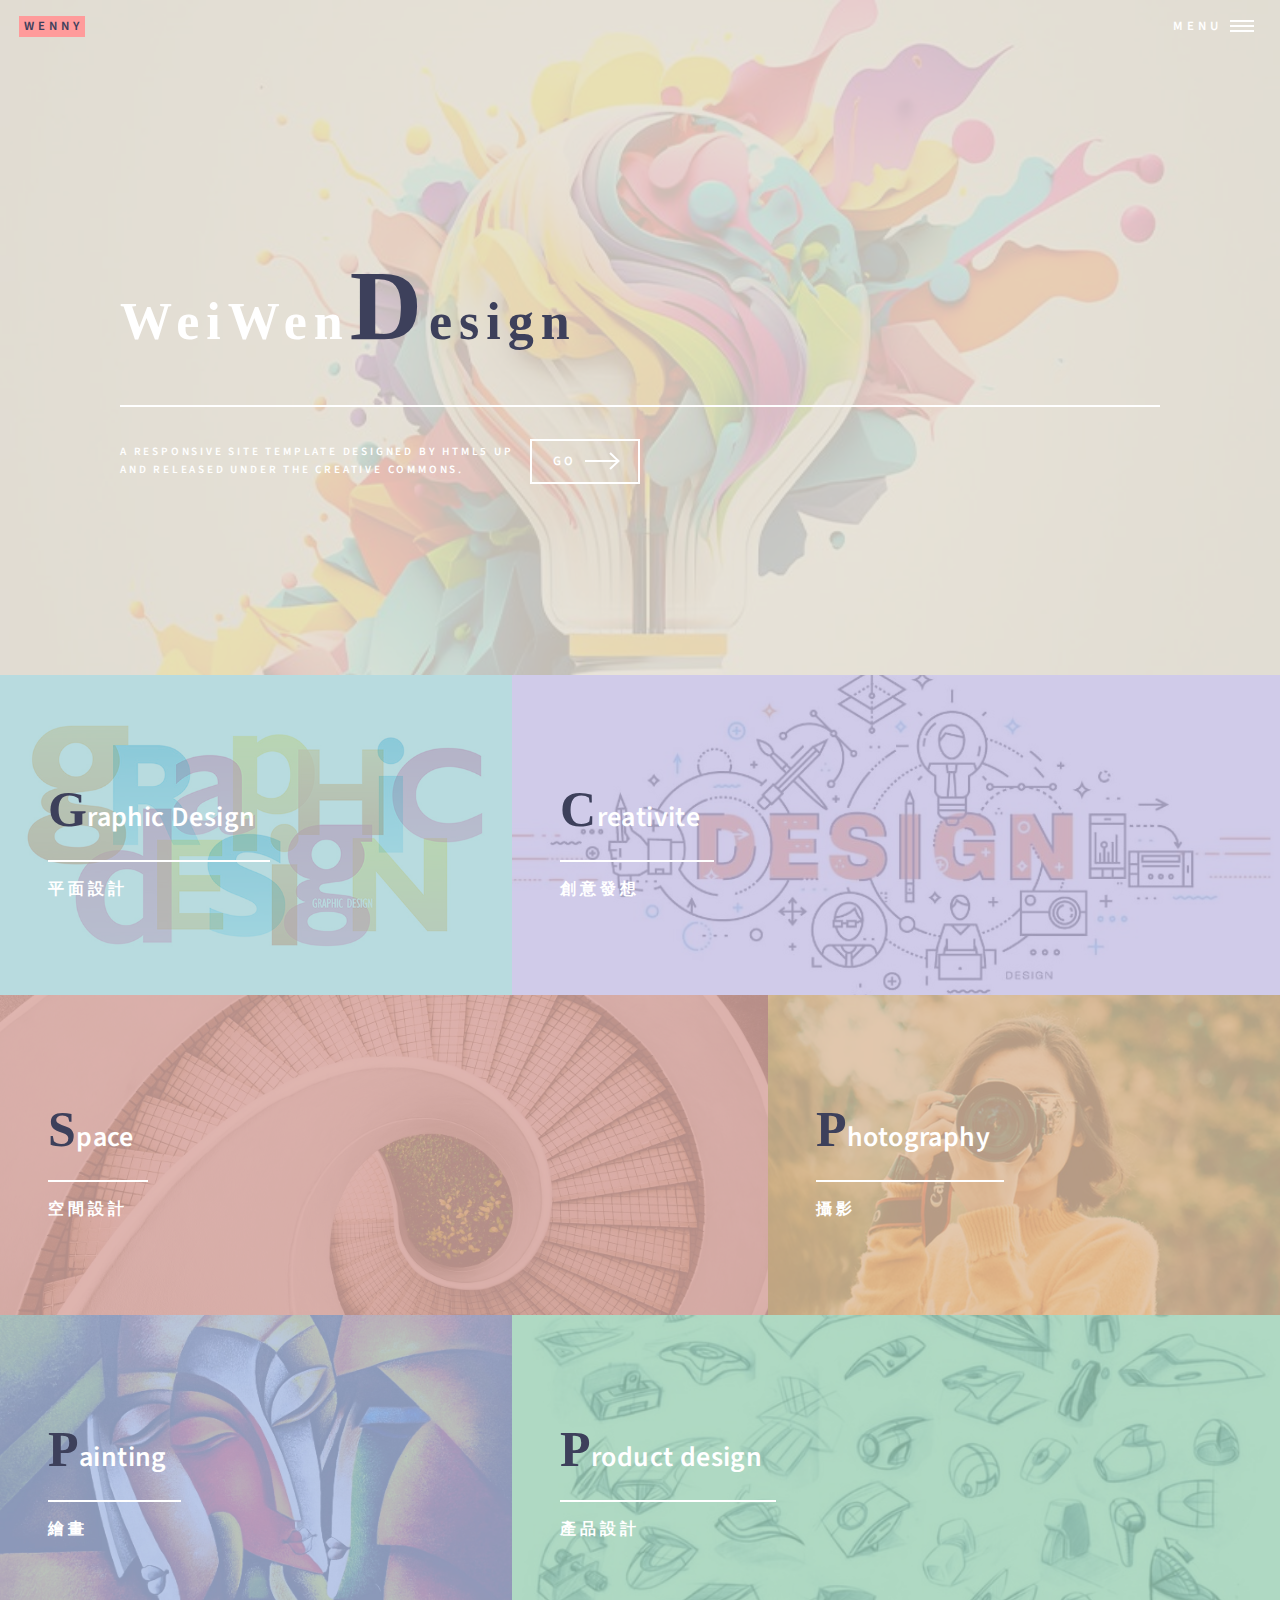
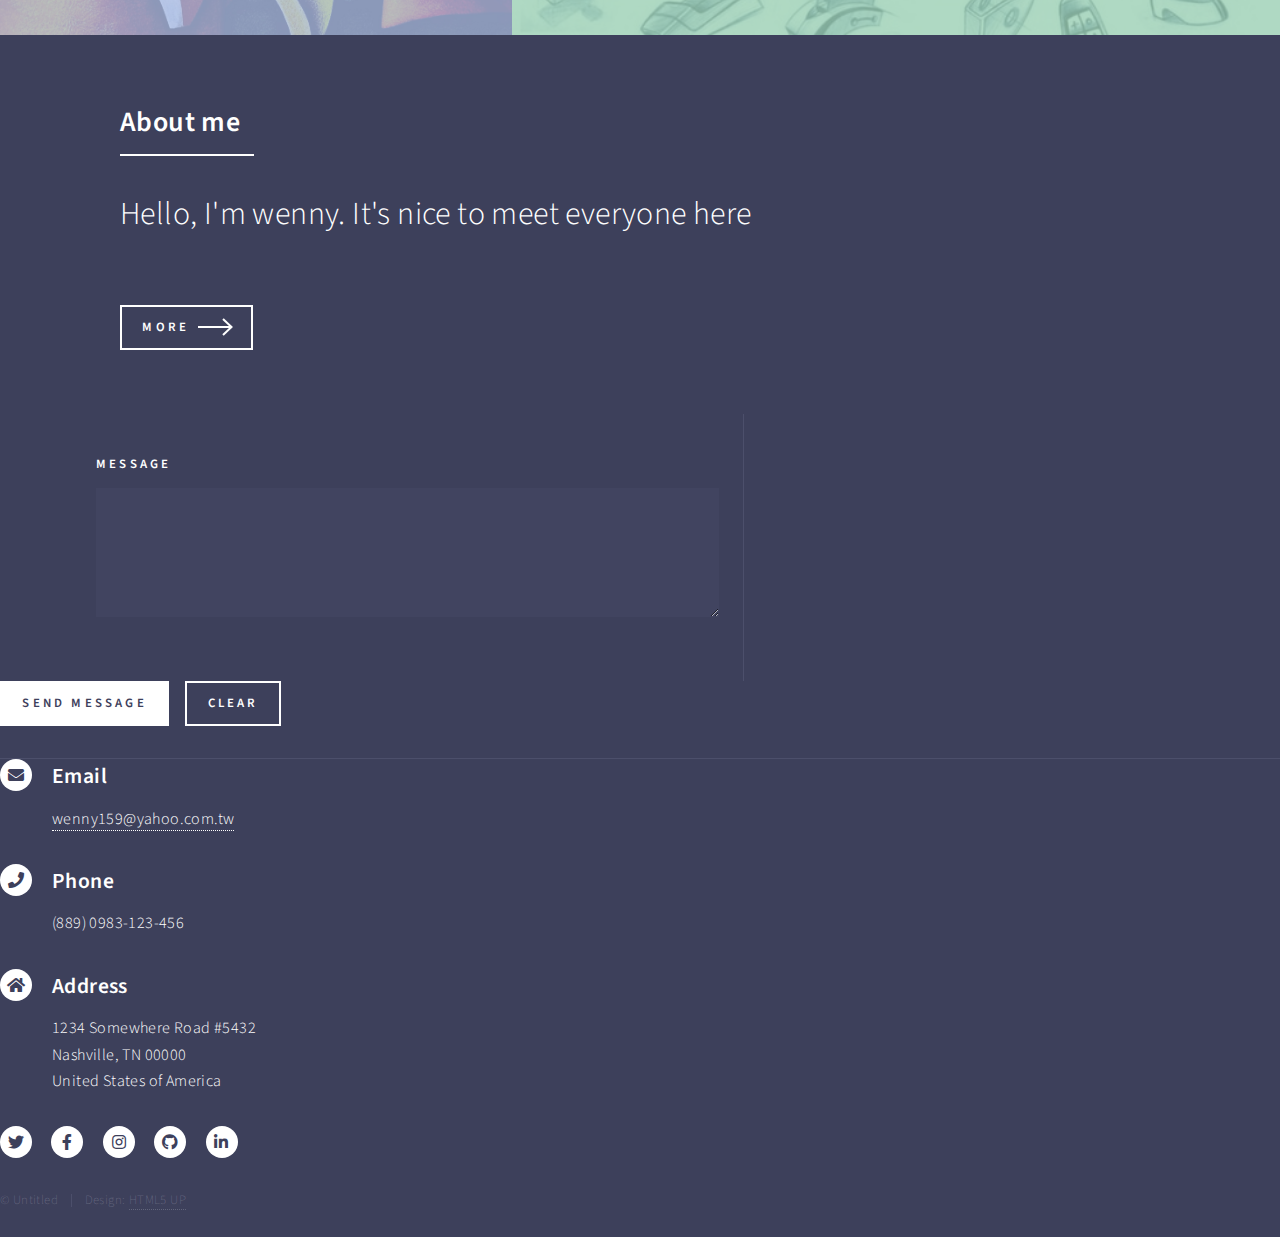
==== commit 6d0c3025: "0619" ====
--- a/index.html
+++ b/index.html
@@ -116,11 +116,11 @@
 							<section id="two">
 								<div class="inner">
 									<header class="major">
-										<h2>Massa libero</h2>
-									</header>
-									<p>Nullam et orci eu lorem consequat tincidunt vivamus et sagittis libero. Mauris aliquet magna magna sed nunc rhoncus pharetra. Pellentesque condimentum sem. In efficitur ligula tate urna. Maecenas laoreet massa vel lacinia pellentesque lorem ipsum dolor. Nullam et orci eu lorem consequat tincidunt. Vivamus et sagittis libero. Mauris aliquet magna magna sed nunc rhoncus amet pharetra et feugiat tempus.</p>
+										<h2>About me</h2>
+									</header>
+									<p style="font-size: 2em;">Hello, I'm wenny. It's nice to meet everyone here</p>
 									<ul class="actions">
-										<li><a href="landing.html" class="button next">Get Started</a></li>
+										<li><a href="https://www.google.com/" target="_blank" class="button next">More</a></li>
 									</ul>
 								</div>
 							</section>
@@ -133,17 +133,8 @@
 							<section>
 								<form method="post" action="#">
 									<div class="fields">
-										<div class="field half">
-											<label for="name">Name</label>
-											<input type="text" name="name" id="name" />
-										</div>
-										<div class="field half">
-											<label for="email">Email</label>
-											<input type="text" name="email" id="email" />
-										</div>
-										<div class="field">
 											<label for="message">Message</label>
-											<textarea name="message" id="message" rows="6"></textarea>
+											<textarea name="message" id="message" rows="4"></textarea>
 										</div>
 									</div>
 									<ul class="actions">
@@ -157,14 +148,14 @@
 									<div class="contact-method">
 										<span class="icon solid alt fa-envelope"></span>
 										<h3>Email</h3>
-										<a href="#">information@untitled.tld</a>
+										<a href="#">wenny159@yahoo.com.tw</a>
 									</div>
 								</section>
 								<section>
 									<div class="contact-method">
 										<span class="icon solid alt fa-phone"></span>
 										<h3>Phone</h3>
-										<span>(000) 000-0000 x12387</span>
+										<span>(889) 0983-123-456</span>
 									</div>
 								</section>
 								<section>
--- a/assets/css/main.css
+++ b/assets/css/main.css
@@ -99,7 +99,7 @@
 	}
 
 	body {
-		background: #242943;
+		background: #3D405B;
 	}
 
 		body.is-preload *, body.is-preload *:before, body.is-preload *:after {
@@ -160,11 +160,11 @@
 
 		a:hover {
 			border-bottom-color: transparent;
-			color: #9bf1ff !important;
+			color: #ff9b9b !important;
 		}
 
 		a:active {
-			color: #53e3fb !important;
+			color: #ff9b9b !important;
 		}
 
 	strong, b {
@@ -1792,7 +1792,7 @@
 			}
 
 		header.major > p {
-			font-size: 0.7em;
+			font-size: 10em;
 			font-weight: 600;
 			letter-spacing: 0.25em;
 			margin-bottom: 0;
@@ -1941,8 +1941,8 @@
 		input[type="url"]:focus,
 		select:focus,
 		textarea:focus {
-			border-color: #9bf1ff;
-			box-shadow: 0 0 0 2px #9bf1ff;
+			border-color: #ff9b9b;
+			box-shadow: 0 0 0 2px #ff9b9b;
 		}
 
 	select {
@@ -1957,7 +1957,7 @@
 
 		select option {
 			color: #ffffff;
-			background: #242943;
+			background: #3D405B;
 		}
 
 		select:focus::-ms-value {
@@ -2041,14 +2041,14 @@
 		input[type="checkbox"]:checked + label:before,
 		input[type="radio"]:checked + label:before {
 			background: #ffffff;
-			border-color: #9bf1ff;
+			border-color: #ff9b9b;
 			content: '\f00c';
-			color: #242943;
+			color: #3D405B;
 		}
 
 		input[type="checkbox"]:focus + label:before,
 		input[type="radio"]:focus + label:before {
-			box-shadow: 0 0 0 2px #9bf1ff;
+			box-shadow: 0 0 0 2px #ff9b9b;
 		}
 
 	input[type="radio"] + label:before {
@@ -2135,7 +2135,7 @@
 		.icon.alt:before {
 			background-color: #ffffff;
 			border-radius: 100%;
-			color: #242943;
+			color: #3D405B;
 			display: inline-block;
 			height: 2em;
 			line-height: 2em;
@@ -2151,11 +2151,11 @@
 	}
 
 	a.icon.alt:hover:before {
-		background-color: #6fc3df;
+		background-color: #ff9b9b;
 	}
 
 	a.icon.alt:active:before {
-		background-color: #37a6cb;
+		background-color: #ff9b9b;
 	}
 
 /* Image */
@@ -2398,16 +2398,16 @@
 
 				ul.pagination li > .page.active {
 					background-color: #ffffff;
-					color: #242943;
+					color: #3D405B;
 				}
 
 					ul.pagination li > .page.active:hover {
-						background-color: #9bf1ff;
-						color: #242943 !important;
+						background-color: #ff9b9b;
+						color: #3D405B !important;
 					}
 
 					ul.pagination li > .page.active:active {
-						background-color: #53e3fb;
+						background-color: #ff9b9b;
 					}
 
 			ul.pagination li:first-child {
@@ -2542,7 +2542,7 @@
 		.button:hover,
 		.button:active {
 			box-shadow: inset 0 0 0 2px #ff9b9b;
-			color: #9bf1ff;
+			color: #ff9b9b;
 		}
 
 		input[type="submit"]:active,
@@ -2551,8 +2551,8 @@
 		button:active,
 		.button:active {
 			background-color: rgba(155, 241, 255, 0.1);
-			box-shadow: inset 0 0 0 2px #53e3fb;
-			color: #53e3fb;
+			box-shadow: inset 0 0 0 2px #ff9b9b;
+			color: #ff9b9b;
 		}
 
 		input[type="submit"].icon:before,
@@ -2673,7 +2673,7 @@
 		.button.primary {
 			background-color: #ffffff;
 			box-shadow: none;
-			color: #242943;
+			color: #3D405B;
 		}
 
 			input[type="submit"].primary:hover, input[type="submit"].primary:active,
@@ -2685,8 +2685,8 @@
 			button.primary:active,
 			.button.primary:hover,
 			.button.primary:active {
-				background-color: #9bf1ff;
-				color: #242943 !important;
+				background-color: #ff9b9b;
+				color: #3D405B !important;
 			}
 
 			input[type="submit"].primary:active,
@@ -2694,7 +2694,7 @@
 			input[type="button"].primary:active,
 			button.primary:active,
 			.button.primary:active {
-				background-color: #53e3fb;
+				background-color: #ff9b9b;
 			}
 
 		input[type="submit"].disabled, input[type="submit"]:disabled,
@@ -2938,7 +2938,7 @@
 			-webkit-flex-direction: row;
 			-ms-flex-direction: row;
 			flex-direction: row;
-			background-color: #2e3450;
+			background-color: #3D405B;
 		}
 
 			.spotlights > section > .image {
@@ -3000,7 +3000,7 @@
 				-webkit-flex-direction: row-reverse;
 				-ms-flex-direction: row-reverse;
 				flex-direction: row-reverse;
-				background-color: #333856;
+				background-color: #3D405B;
 			}
 
 				.spotlights > section:nth-child(2n) > .content {
@@ -3114,7 +3114,7 @@
 		display: -webkit-flex;
 		display: -ms-flex;
 		display: flex;
-		background-color: #2a2f4a;
+		background-color: #3D405B;
 		box-shadow: 0 0 0.25em 0 rgba(0, 0, 0, 0.15);
 		cursor: default;
 		font-weight: 600;
@@ -3145,7 +3145,7 @@
 				-ms-transition: background-color 0.2s ease-in-out, color 0.2s ease-in-out;
 				transition: background-color 0.2s ease-in-out, color 0.2s ease-in-out;
 				background-color: #ffffff;
-				color: #242943;
+				color: #3D405B;
 				display: inline-block;
 				line-height: 1.65em;
 				margin-right: 0.325em;
@@ -3153,11 +3153,11 @@
 			}
 
 			#header .logo:hover strong {
-				background-color: #9bf1ff;
+				background-color: #ff9b9b;
 			}
 
 			#header .logo:active strong {
-				background-color: #53e3fb;
+				background-color: #ff9b9b;
 			}
 
 		#header nav {
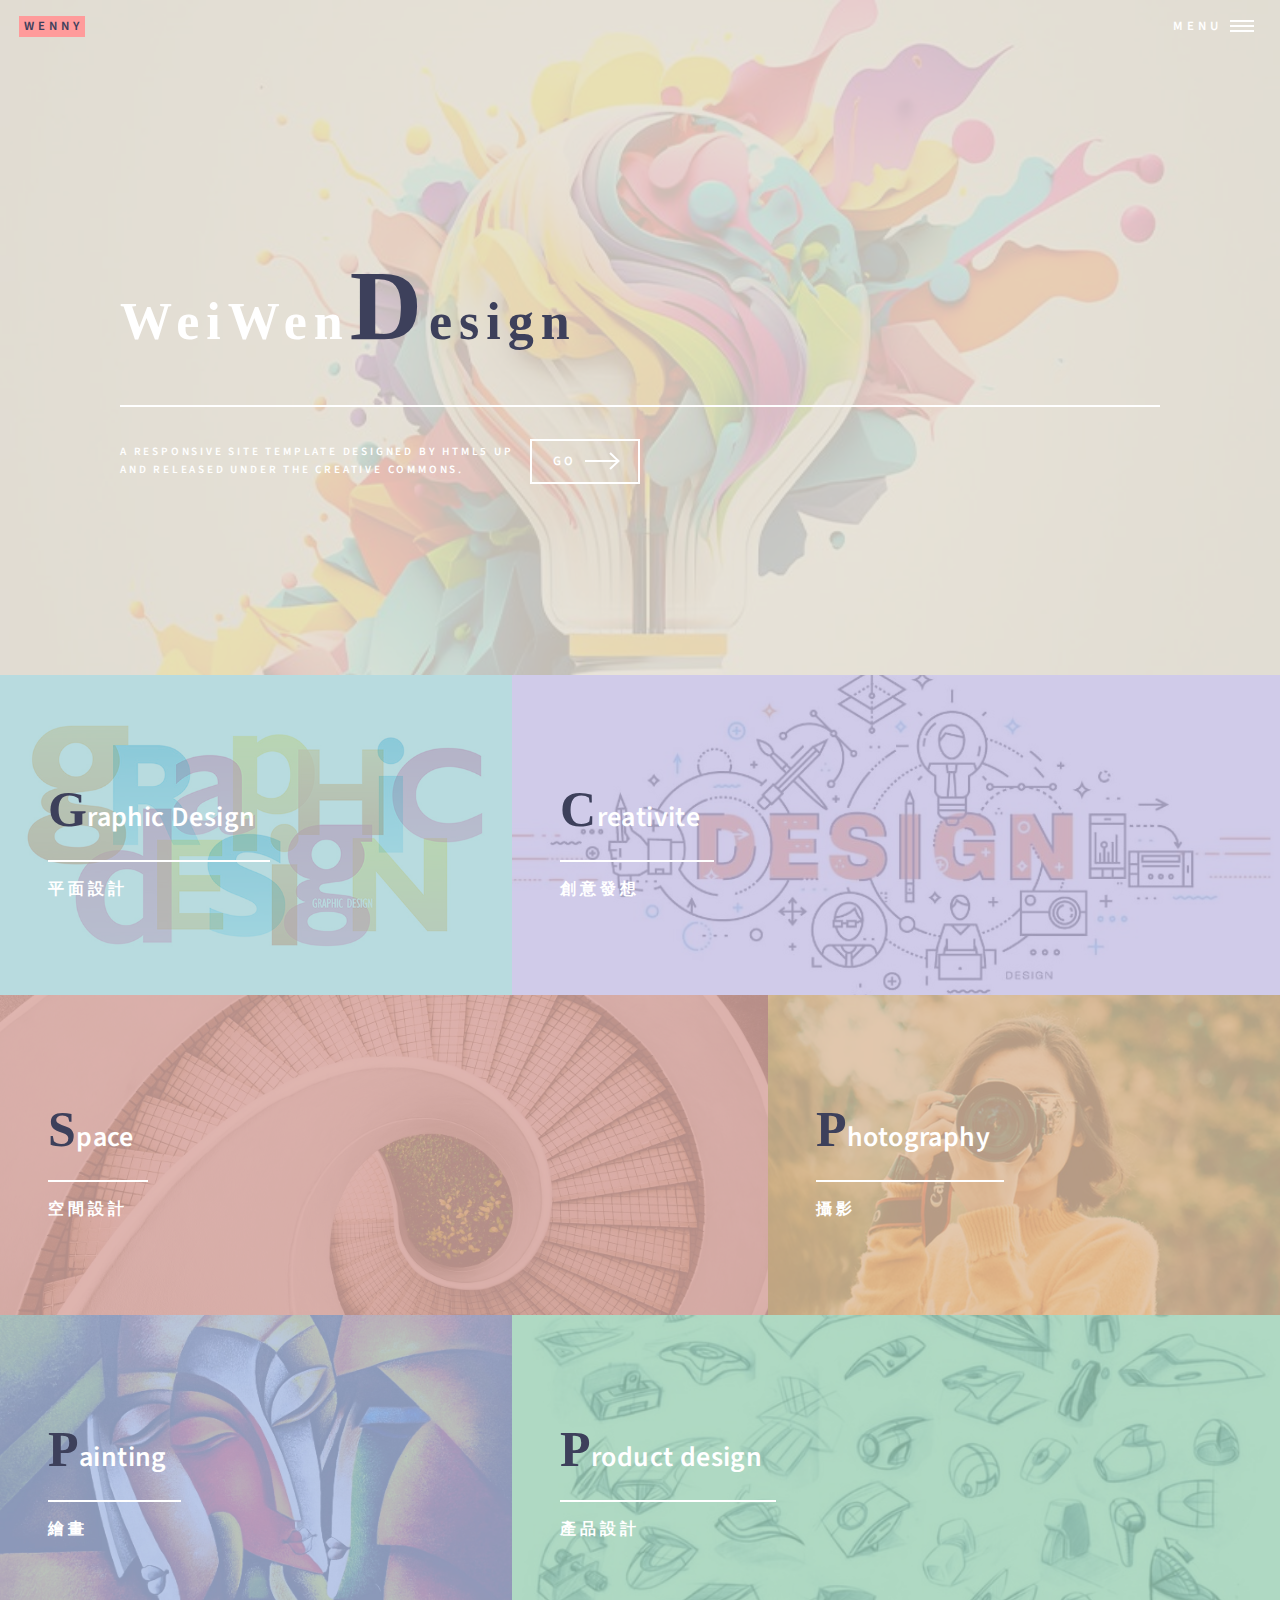
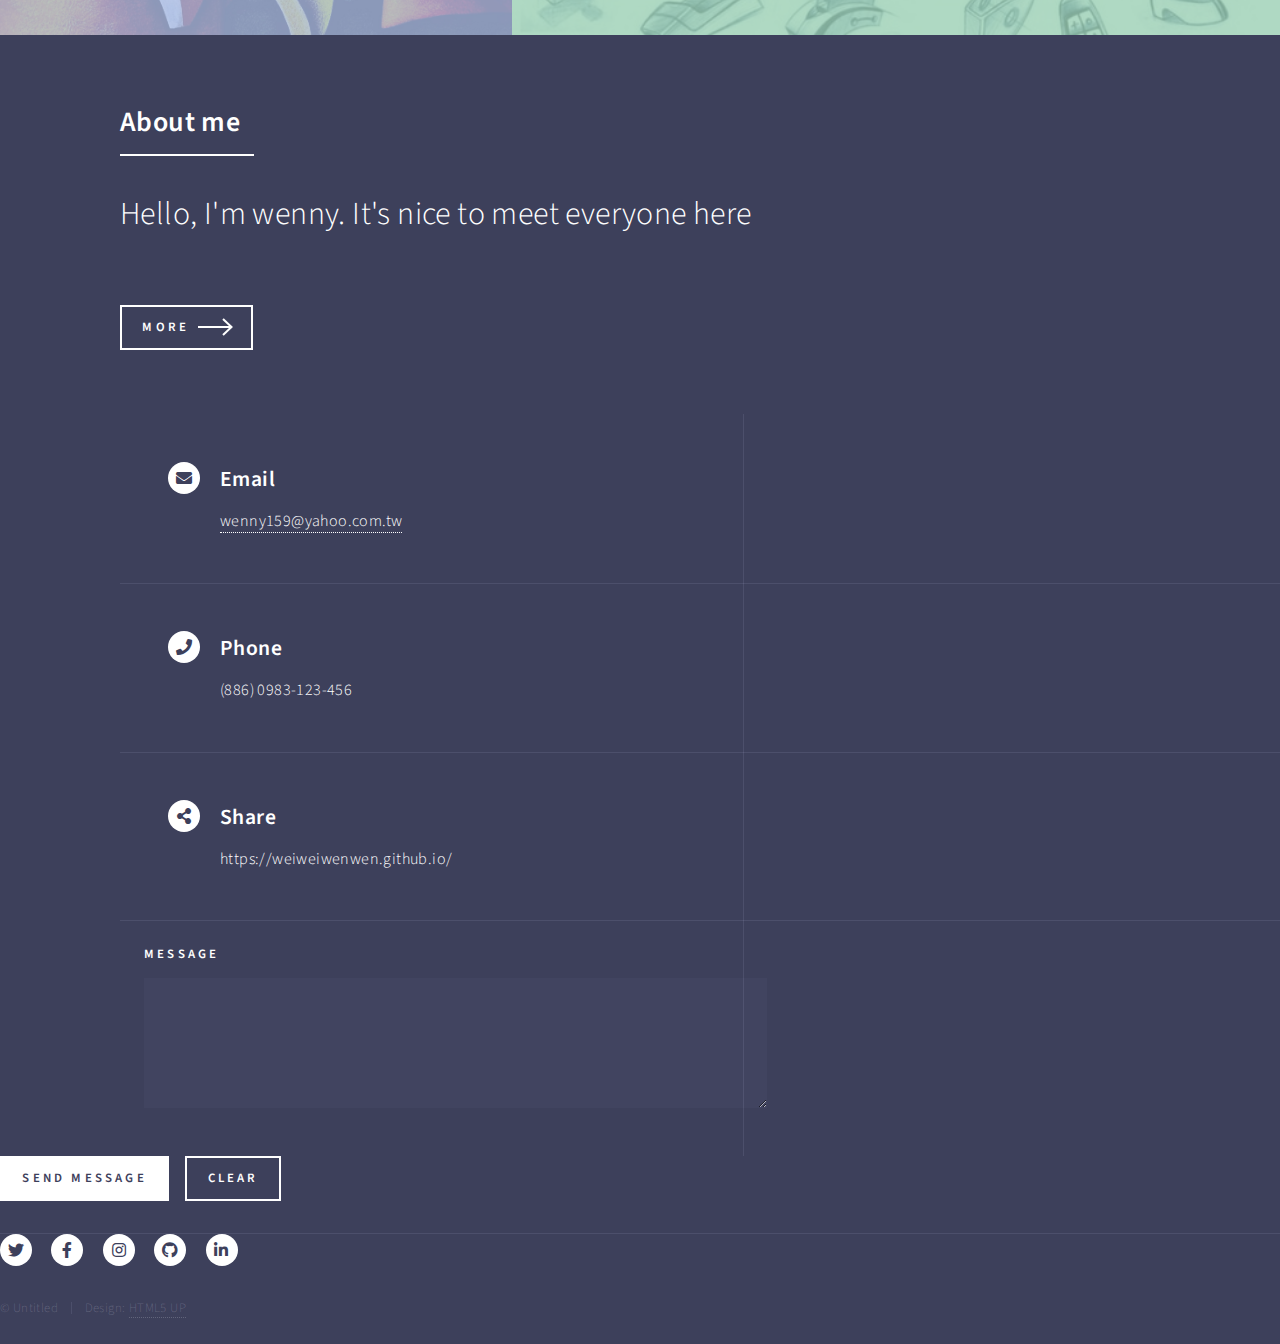
==== commit 1feb7c60: "EMAIL" ====
--- a/index.html
+++ b/index.html
@@ -130,19 +130,6 @@
 				<!-- Contact -->
 					<section id="contact">
 						<div class="inner">
-							<section>
-								<form method="post" action="#">
-									<div class="fields">
-											<label for="message">Message</label>
-											<textarea name="message" id="message" rows="4"></textarea>
-										</div>
-									</div>
-									<ul class="actions">
-										<li><input type="submit" value="Send Message" class="primary" /></li>
-										<li><input type="reset" value="Clear" /></li>
-									</ul>
-								</form>
-							</section>
 							<section class="split">
 								<section>
 									<div class="contact-method">
@@ -155,22 +142,45 @@
 									<div class="contact-method">
 										<span class="icon solid alt fa-phone"></span>
 										<h3>Phone</h3>
-										<span>(889) 0983-123-456</span>
+										<span>(886) 0983-123-456</span>
 									</div>
 								</section>
 								<section>
 									<div class="contact-method">
-										<span class="icon solid alt fa-home"></span>
-										<h3>Address</h3>
-										<span>1234 Somewhere Road #5432<br />
-										Nashville, TN 00000<br />
-										United States of America</span>
+										<span class="icon solid alt fa-share-alt"></span>
+										<h3>Share</h3>
+										<span>https://weiweiwenwen.github.io/</span>
 									</div>
+								</section>
+								<section>
+								 <!-- 這一行需要加上onsubmit="return mailto()" -->	
+									<form method="post" action="#" onsubmit="return mailto()">
+										<div class="fields">
+												<label for="message">Message</label>
+												<textarea name="message" id="message" rows="4"></textarea>
+											</div>
+										</div>
+										<ul class="actions">
+											<li><input type="submit" value="Send Message" class="primary" /></li>
+											<li><input type="reset" value="Clear" /></li>
+										</ul>
+                                        <!-- 呼叫email程式的語法:start -->
+										<script>
+											function mailto() {
+												name = document.getElementsByName('name')[0].value; // 把使用者輸入的名稱拿出來用
+												email = document.getElementsByName('email')[0].value; // 把使用者輸入的email拿出來用
+												message = document.getElementsByName('message')[0].value.replaceAll('\n', '%0D%0A'); // 把使用者輸入的內容拿出來用
+												window.location.href = "mailto:wenny159@yahoo.com.tw?subject=訊息&body=您好, 我是" + name + ":%0D%0A" + message;
+												return false;
+											}
+										</script>  
+        <!-- 呼叫email程式的語法:end -->
+									</form>
 								</section>
 							</section>
 						</div>
 					</section>
-
+	
 				<!-- Footer -->
 					<footer id="footer">
 						<div class="inner">
--- a/assets/css/main.css
+++ b/assets/css/main.css
@@ -3259,27 +3259,27 @@
 		}
 
 			#header.alt.style1 .logo strong {
-				color: #6fc3df;
+				color: #a6d4da;
 			}
 
 			#header.alt.style2 .logo strong {
-				color: #8d82c4;
+				color: #c6bfe7;
 			}
 
 			#header.alt.style3 .logo strong {
-				color: #ec8d81;
+				color: #dda59e;
 			}
 
 			#header.alt.style4 .logo strong {
-				color: #e7b788;
+				color: #e2bc98;
 			}
 
 			#header.alt.style5 .logo strong {
-				color: #8ea9e8;
+				color: #a9bce7;
 			}
 
 			#header.alt.style6 .logo strong {
-				color: #87c5a4;
+				color: #9ad1b4;
 			}
 
 		body.is-preload #header.alt {
@@ -3491,27 +3491,27 @@
 			}
 
 		#banner.style1:after {
-			background-color: #6fc3df;
+			background-color: #a6d4da;
 		}
 
 		#banner.style2:after {
-			background-color: #8d82c4;
+			background-color: #a6d4da;
 		}
 
 		#banner.style3:after {
-			background-color: #ec8d81;
+			background-color: #dda59e;
 		}
 
 		#banner.style4:after {
-			background-color: #e7b788;
+			background-color: #e2bc98;
 		}
 
 		#banner.style5:after {
-			background-color: #8ea9e8;
+			background-color: #a9bce7;
 		}
 
 		#banner.style6:after {
-			background-color: #87c5a4;
+			background-color: #9ad1b4;
 		}
 
 		body.is-preload #banner:after {
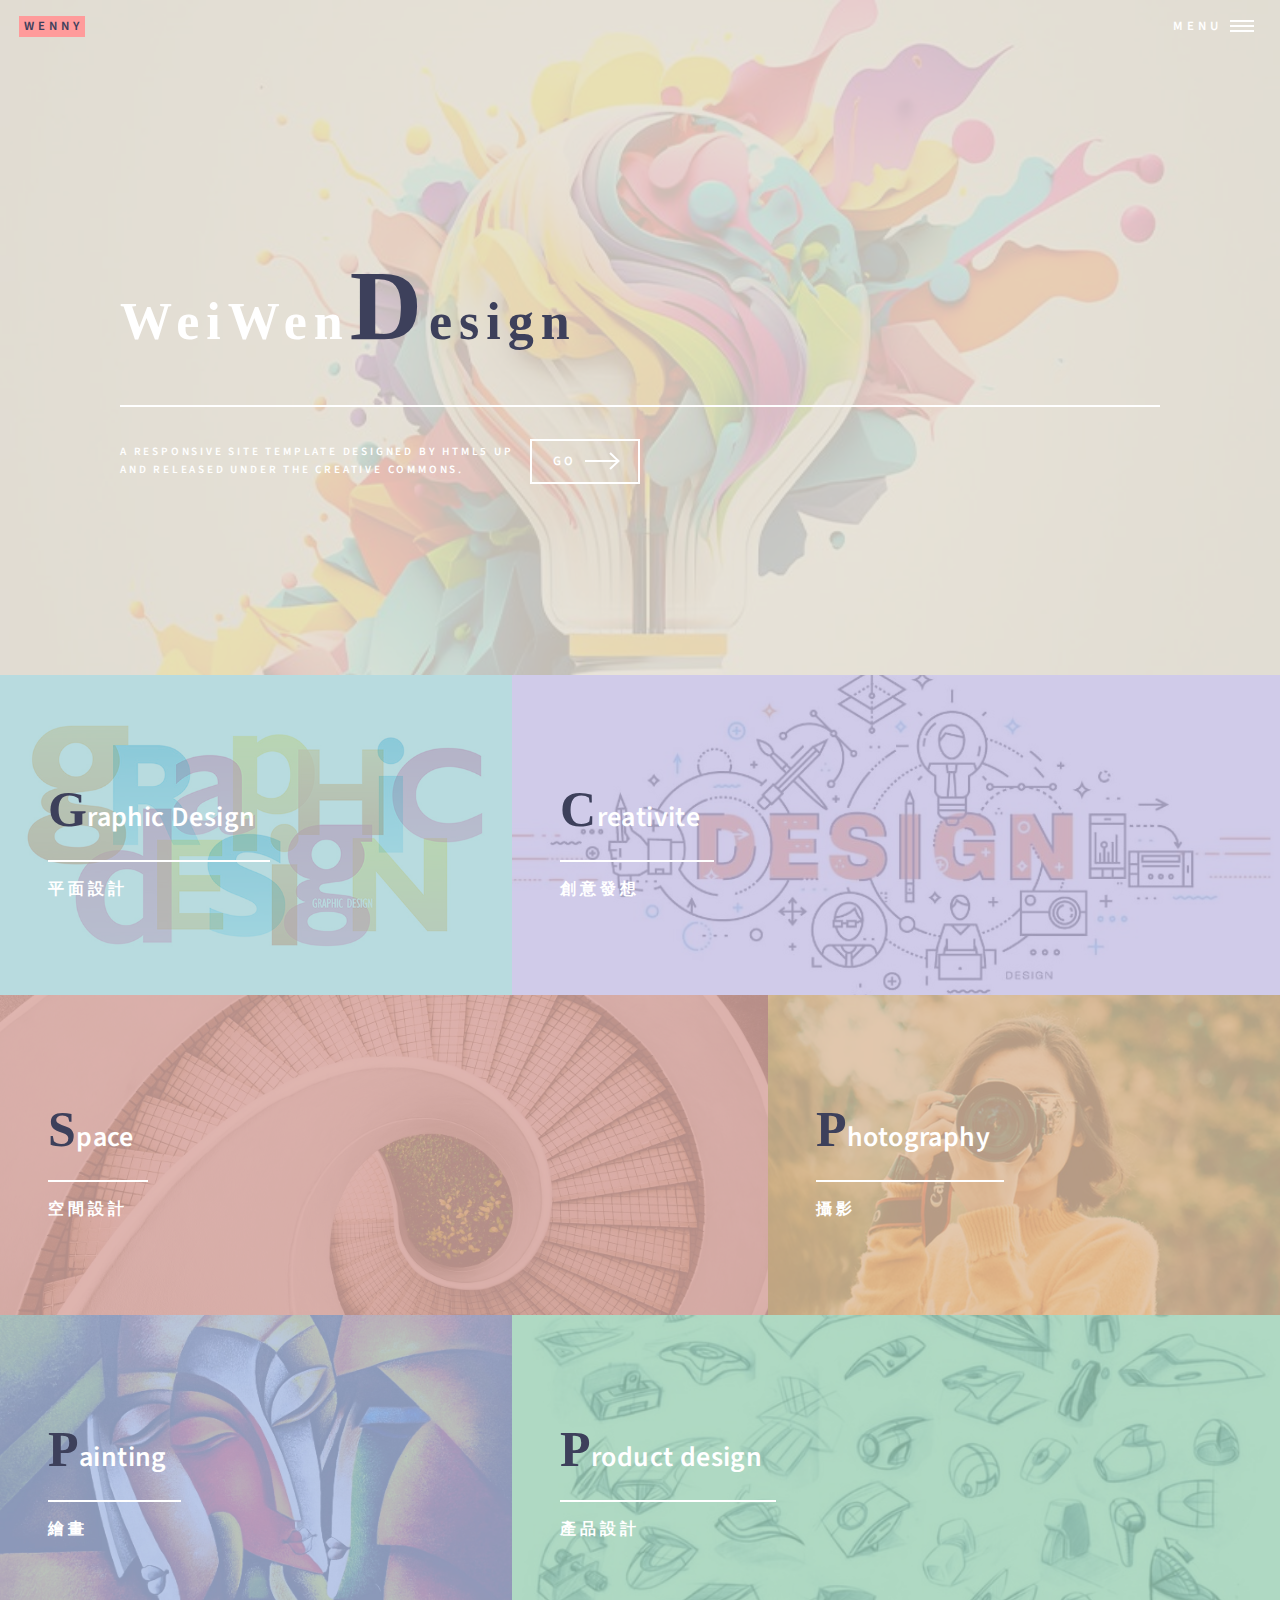
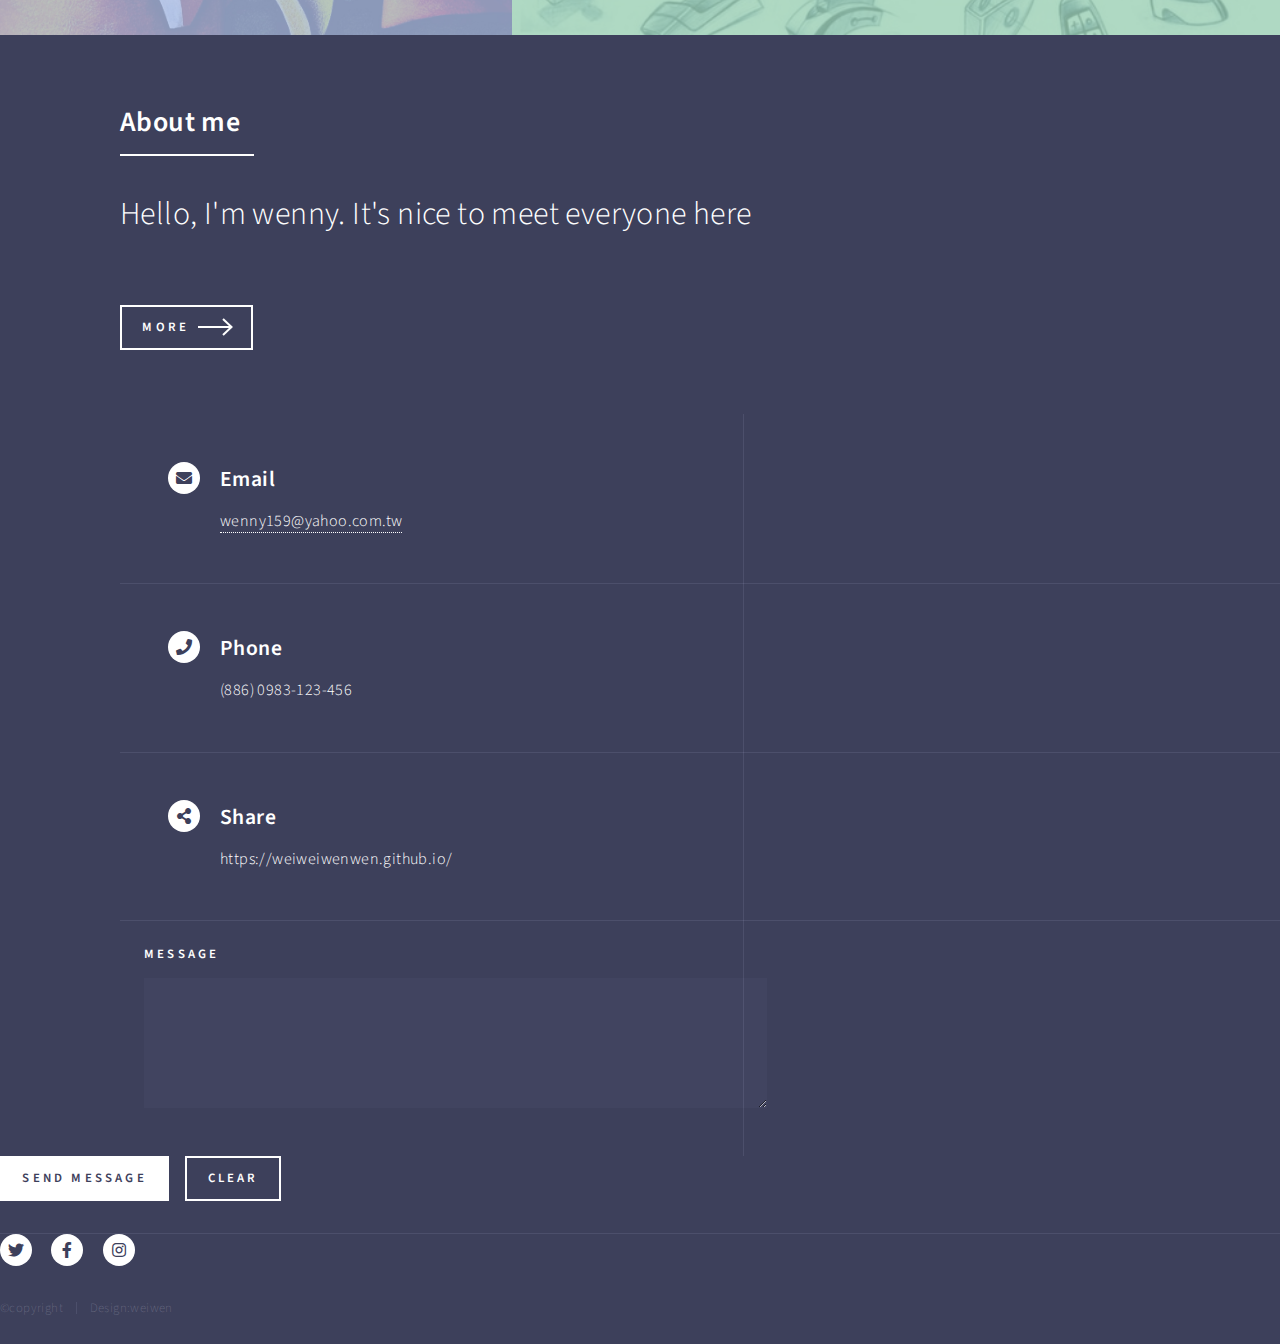
==== commit a0c5deba: "0619-3" ====
--- a/index.html
+++ b/index.html
@@ -25,7 +25,7 @@
 					<nav id="menu">
 						<ul class="links">
 							<li><a href="index.html">Home</a></li>
-							<li><a href="landing.html">Landing</a></li>
+							<li><a href="Graphic.html">Graphic</a></li>
 							<li><a href="generic.html">Generic</a></li>
 							<li><a href="elements.html">Elements</a></li>
 						</ul>
@@ -61,7 +61,7 @@
 										<img src="images/Graphic.jpg" alt="" />
 									</span>
 									<header class="major">
-										<h3><a href="landing.html" class="link"><span style="font-family: Broadway;font-size: 50px;color: #3D405B;">G</span>raphic Design</a></h3>
+										<h3><a href="Graphic.html" class="link"><span style="font-family: Broadway;font-size: 50px;color: #3D405B;">G</span>raphic Design</a></h3>
 										<p style="font-size: 16px">平面設計</p>
 									</header>
 								</article>
@@ -97,7 +97,7 @@
 										<img src="images/New.jpeg" alt="" />
 									</span>
 									<header class="major">
-										<h3><a href="landing.html" class="link"><span style="font-family: Broadway;font-size: 50px;color: #3D405B;">P</span>ainting</a></h3>
+										<h3><a href="Painting.html" class="link"><span style="font-family: Broadway;font-size: 50px;color: #3D405B;">P</span>ainting</a></h3>
 										<p style="font-size: 16px">繪畫</p>
 									</header>
 								</article>
@@ -164,17 +164,17 @@
 											<li><input type="submit" value="Send Message" class="primary" /></li>
 											<li><input type="reset" value="Clear" /></li>
 										</ul>
-                                        <!-- 呼叫email程式的語法:start -->
-										<script>
-											function mailto() {
-												name = document.getElementsByName('name')[0].value; // 把使用者輸入的名稱拿出來用
-												email = document.getElementsByName('email')[0].value; // 把使用者輸入的email拿出來用
-												message = document.getElementsByName('message')[0].value.replaceAll('\n', '%0D%0A'); // 把使用者輸入的內容拿出來用
-												window.location.href = "mailto:wenny159@yahoo.com.tw?subject=訊息&body=您好, 我是" + name + ":%0D%0A" + message;
-												return false;
-											}
-										</script>  
-        <!-- 呼叫email程式的語法:end -->
+<!-- 呼叫email程式的語法:start -->
+<script>
+	function mailto() {
+		name = document.getElementsByName('name')[0].value; // 把使用者輸入的名稱拿出來用
+		email = document.getElementsByName('email')[0].value; // 把使用者輸入的email拿出來用
+		message = document.getElementsByName('message')[0].value.replaceAll('\n', '%0D%0A'); // 把使用者輸入的內容拿出來用
+		window.location.href = "mailto:xxxxxxxxxx@gmail.com?subject=我沒有問題&body=您好, 我是" + name + ":%0D%0A" + message;
+		return false;
+	}
+</script>
+<!-- 呼叫email程式的語法:end -->
 									</form>
 								</section>
 							</section>
@@ -185,14 +185,13 @@
 					<footer id="footer">
 						<div class="inner">
 							<ul class="icons">
-								<li><a href="#" class="icon brands alt fa-twitter"><span class="label">Twitter</span></a></li>
-								<li><a href="#" class="icon brands alt fa-facebook-f"><span class="label">Facebook</span></a></li>
-								<li><a href="#" class="icon brands alt fa-instagram"><span class="label">Instagram</span></a></li>
-								<li><a href="#" class="icon brands alt fa-github"><span class="label">GitHub</span></a></li>
-								<li><a href="#" class="icon brands alt fa-linkedin-in"><span class="label">LinkedIn</span></a></li>
+								<li><a href="https://x.com/?lang=zh-Hant" class="icon brands alt fa-twitter"><span class="label">Twitter</span></a></li>
+								<li><a href="https://www.facebook.com/?locale=zh_TW" class="icon brands alt fa-facebook-f"><span class="label">Facebook</span></a></li>
+								<li><a href="https://www.instagram.com/" class="icon brands alt fa-instagram"><span class="label">Instagram</span></a></li>
+							
 							</ul>
 							<ul class="copyright">
-								<li>&copy; Untitled</li><li>Design: <a href="https://html5up.net">HTML5 UP</a></li>
+								<li>&copy;copyright</li><li>Design:weiwen</a></li>
 							</ul>
 						</div>
 					</footer>
--- a/assets/css/main.css
+++ b/assets/css/main.css
@@ -3495,7 +3495,7 @@
 		}
 
 		#banner.style2:after {
-			background-color: #a6d4da;
+			background-color: #c6bfe7;
 		}
 
 		#banner.style3:after {
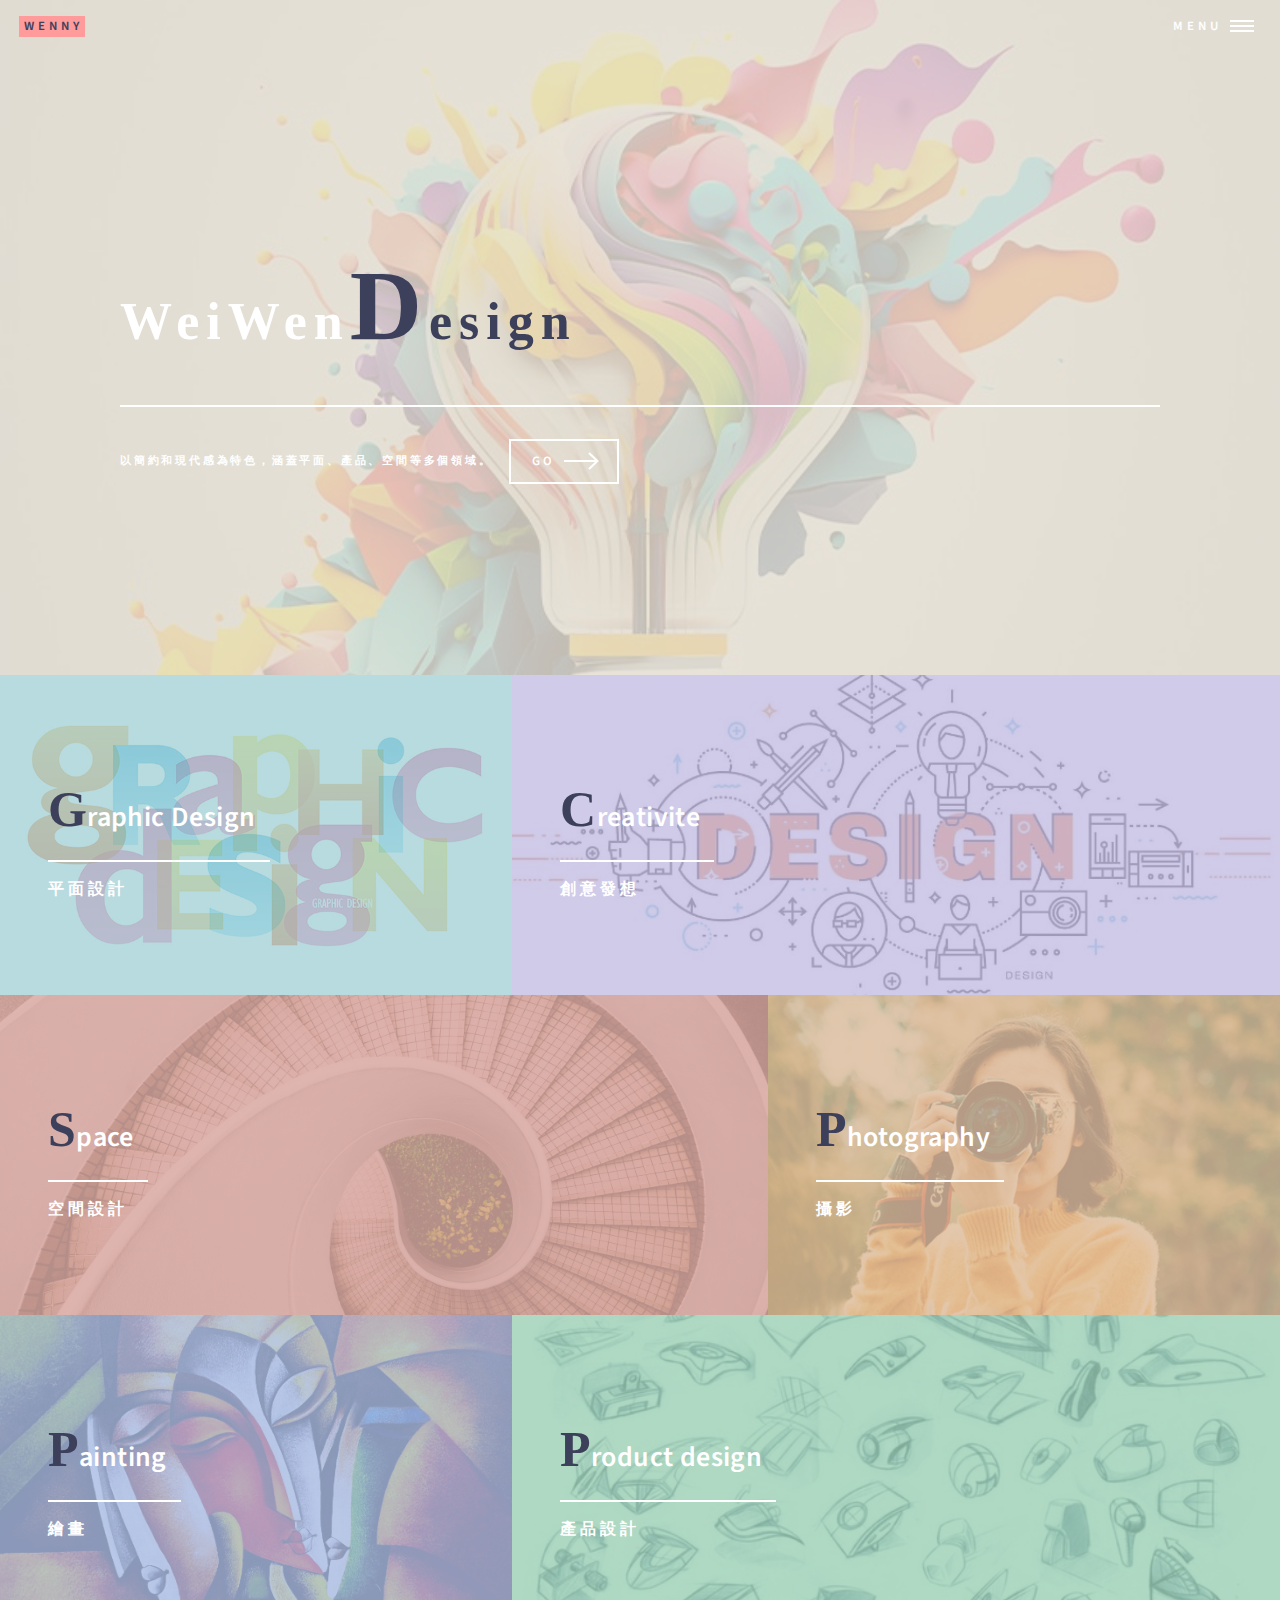
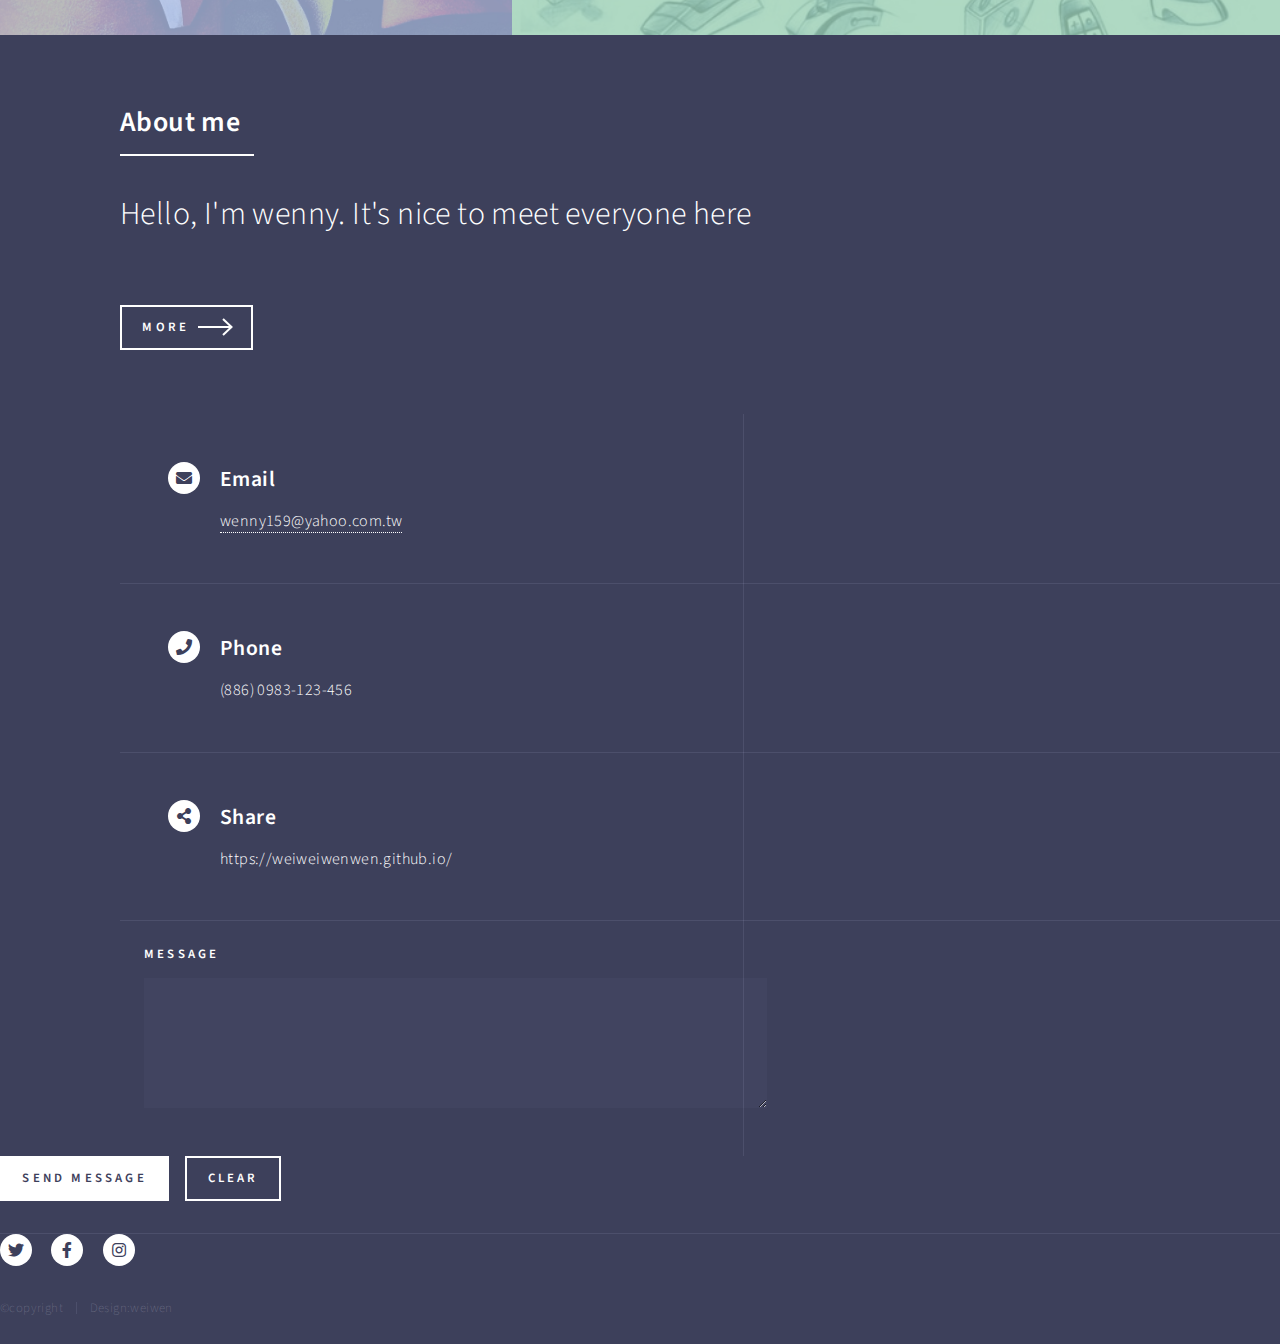
==== commit c4d0b88d: "Update index.html" ====
--- a/index.html
+++ b/index.html
@@ -42,8 +42,7 @@
 								<h1 style="font-family: Broadway;letter-spacing: 7px;">WeiWen<span style="font-size: 100px;color: #3D405B;">D</span><span style="color: #3D405B;">esign</span> </h1>
 							</header>
 							<div class="content">
-								<p>A responsive site template designed by HTML5 UP<br />
-								and released under the Creative Commons.</p>
+								<p>以簡約和現代感為特色，涵蓋平面、產品、空間等多個領域。</p>
 								<ul class="actions">
 									<li><a href="#one" class="button next scrolly">GO</a></li>
 								</ul>
@@ -167,10 +166,11 @@
 <!-- 呼叫email程式的語法:start -->
 <script>
 	function mailto() {
-		name = document.getElementsByName('name')[0].value; // 把使用者輸入的名稱拿出來用
-		email = document.getElementsByName('email')[0].value; // 把使用者輸入的email拿出來用
+		// name = document.getElementsByName('name')[0].value; // 把使用者輸入的名稱拿出來用
+		// email = document.getElementsByName('email')[0].value; // 把使用者輸入的email拿出來用
 		message = document.getElementsByName('message')[0].value.replaceAll('\n', '%0D%0A'); // 把使用者輸入的內容拿出來用
-		window.location.href = "mailto:xxxxxxxxxx@gmail.com?subject=我沒有問題&body=您好, 我是" + name + ":%0D%0A" + message;
+		window.location
+		.href = "mailto:wenny159@yahoo.com.tw?subject=我沒有問題&body=您好:%0D%0A" + message;
 		return false;
 	}
 </script>
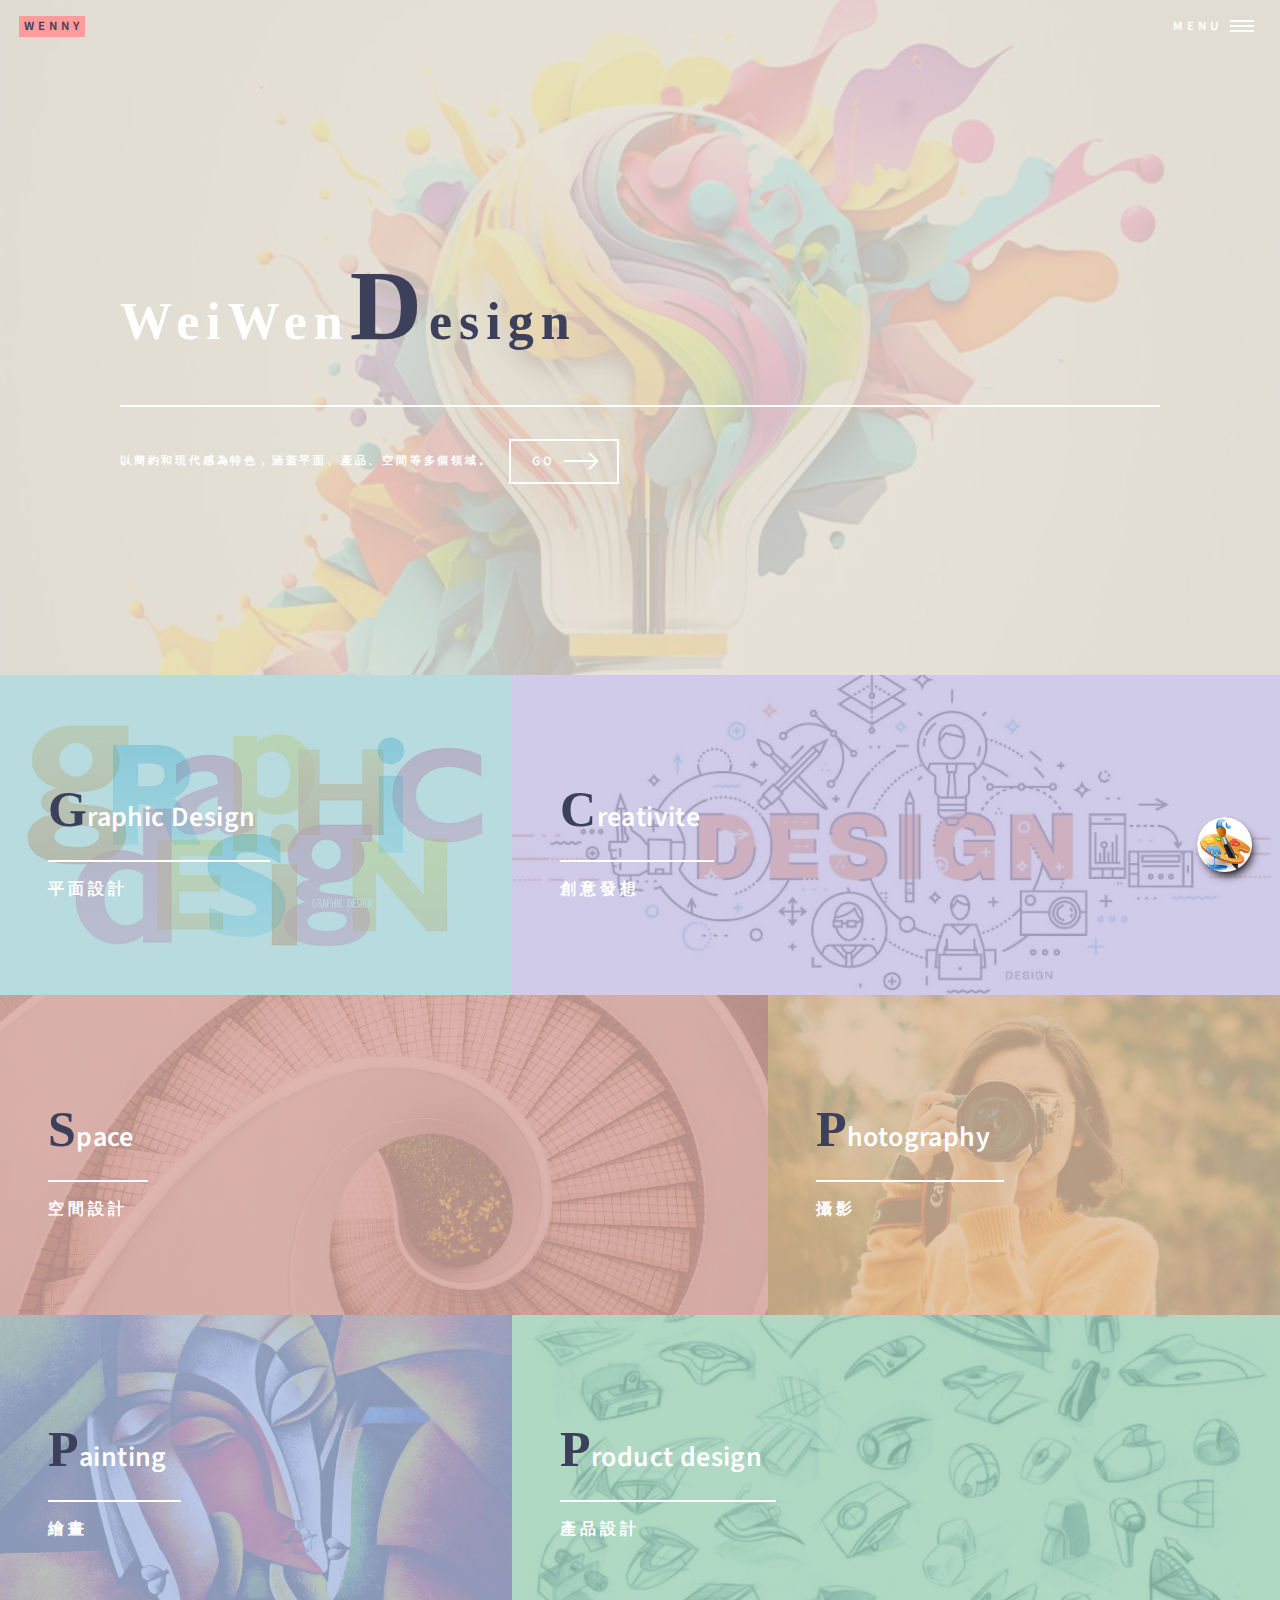
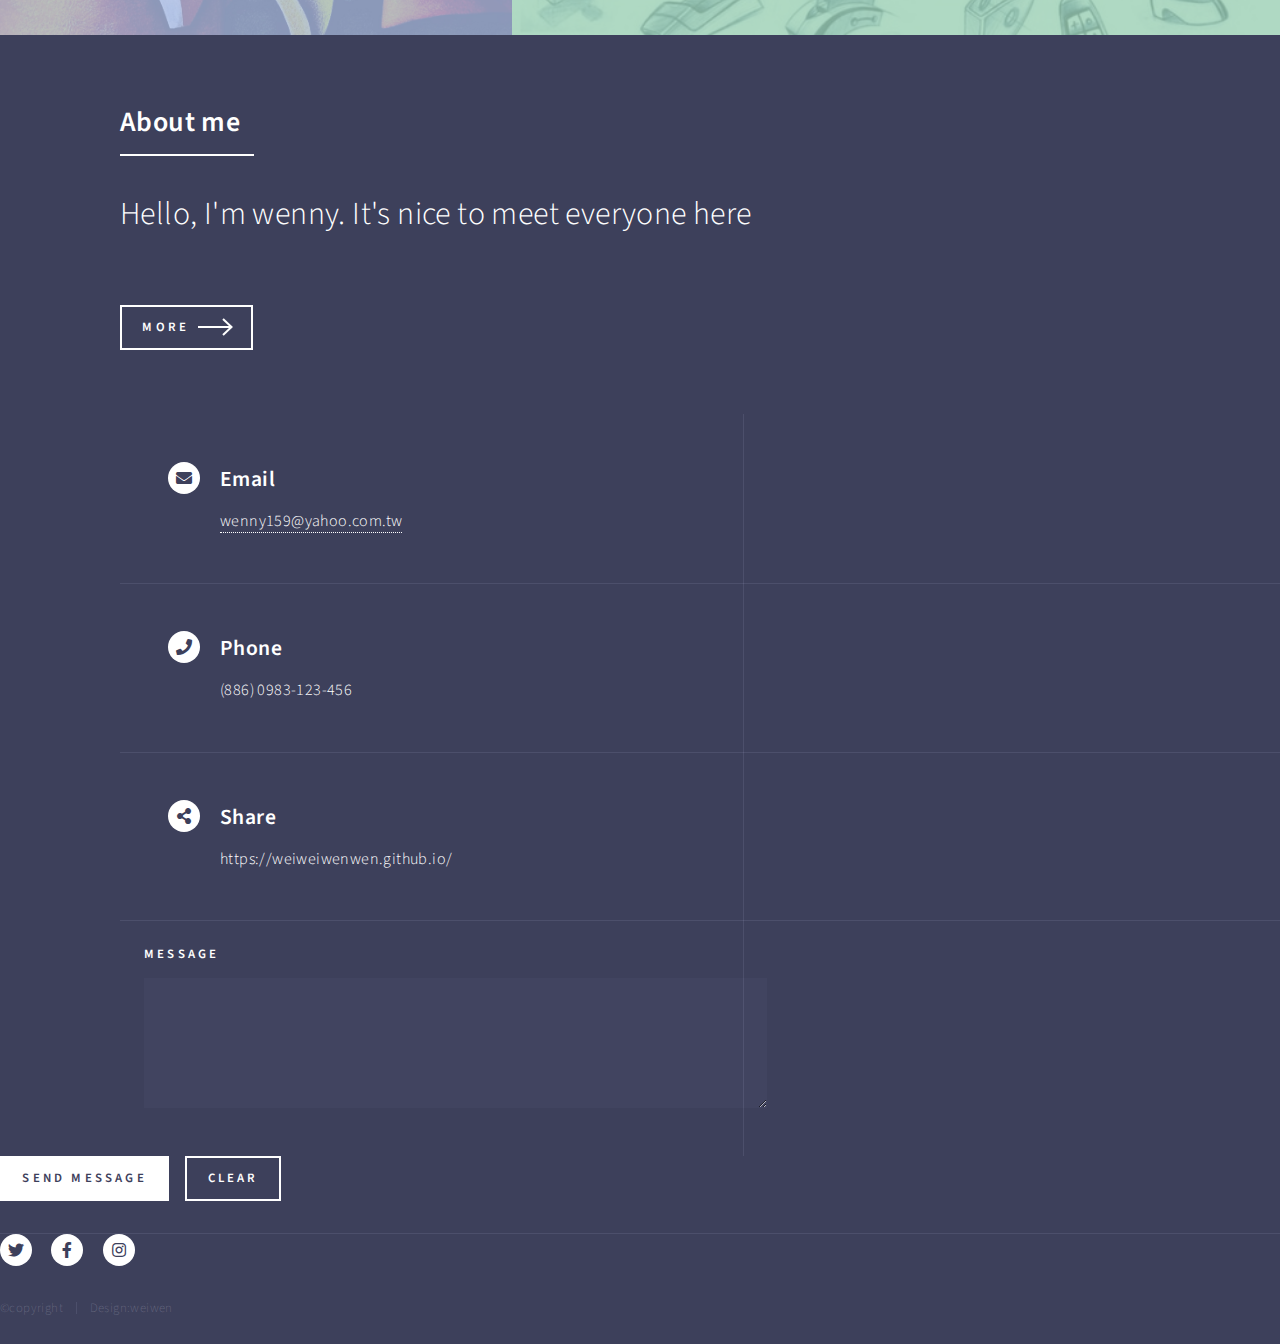
==== commit c1d06a85: "6/21" ====
--- a/index.html
+++ b/index.html
@@ -12,7 +12,8 @@
 
 		<!-- Wrapper -->
 			<div id="wrapper">
-
+				<a href="#banner" class="back-btn"><img class="back-img" src="images/小圖.jpg" /></a>
+				
 				<!-- Header -->
 					<header id="header" class="alt">
 						<a href="index.html" class="logo"><strong>wenny</strong></a>
@@ -69,7 +70,7 @@
 										<img src="images/graphic-design.jpg" alt="" />
 									</span>
 									<header class="major">
-										<h3><a href="landing.html" class="link"><span style="font-family: Broadway;font-size: 50px;color: #3D405B;">C</span>reativite</a></h3>
+										<h3><a href="Creativite.html" class="link"><span style="font-family: Broadway;font-size: 50px;color: #3D405B;">C</span>reativite</a></h3>
 										<p style="font-size: 16px">創意發想</p>
 									</header>
 								</article>
@@ -87,7 +88,7 @@
 										<img src="images/photo.jpg" alt="" />
 									</span>
 									<header class="major">
-										<h3><a href="landing.html" class="link"><span style="font-family: Broadway;font-size: 50px;color: #3D405B;">P</span>hotography</a></h3>
+										<h3><a href="../攝影/index.html" class="link"><span style="font-family: Broadway;font-size: 50px;color: #3D405B;">P</span>hotography</a></h3>
 										<p style="font-size: 16px">攝影</p>
 									</header>
 								</article>
@@ -105,7 +106,7 @@
 										<img src="images/sketch.jpg" alt="" />
 									</span>
 									<header class="major">
-										<h3><a href="landing.html" class="link"><span style="font-family: Broadway;font-size: 50px;color: #3D405B;">P</span>roduct design</a></h3>
+										<h3><a href="../html5up-solid-state/index.html" class="link"><span style="font-family: Broadway;font-size: 50px;color: #3D405B;">P</span>roduct design</a></h3>
 										<p style="font-size: 16px">產品設計</p>
 									</header>
 								</article>
--- a/assets/css/main.css
+++ b/assets/css/main.css
@@ -2550,7 +2550,7 @@
 		input[type="button"]:active,
 		button:active,
 		.button:active {
-			background-color: rgba(155, 241, 255, 0.1);
+			background-color:#ff9b9b
 			box-shadow: inset 0 0 0 2px #ff9b9b;
 			color: #ff9b9b;
 		}
@@ -3949,4 +3949,28 @@
 			transform: none;
 			opacity: 1;
 			visibility: visible;
+		}
+
+		.back-btn {
+			position: fixed; /* 將元素設定成固定位置，會固定在網頁畫面的某個地方 */
+			right: 28px;  /* 元素的位置要離畫面右邊多遠 */
+			bottom: 28px; /* 元素的位置要離畫面下面多遠 */
+			z-index: 10;  /* 元素的圖層位置 */
+			border-bottom: 0;  /* 去掉下面出現的底線 */
+			background-color: brown;  /* 元素顏色 */
+			width: 55px;              /* 元素寬度 */
+			height: 55px;             /* 元素高度 */
+			border-radius: 60px;      /* 讓元素變成圓形 */
+			display: flex;            /* 元素的顯示模式 */
+			justify-content: center;  /* 水平置中 */
+			align-items: center;      /* 垂直置中 */
+			box-shadow: 3px 6px 10px -3px #000103;  /* 陰影*/
+			font-size: 1.2em;         /* 文字大小 */
+		
+			overflow: hidden;         /* 讓元素裏頭的圖片不要超出範圍 */
+		}
+		
+		.back-img {
+			width: 100%;
+			height: 100%;
 		}